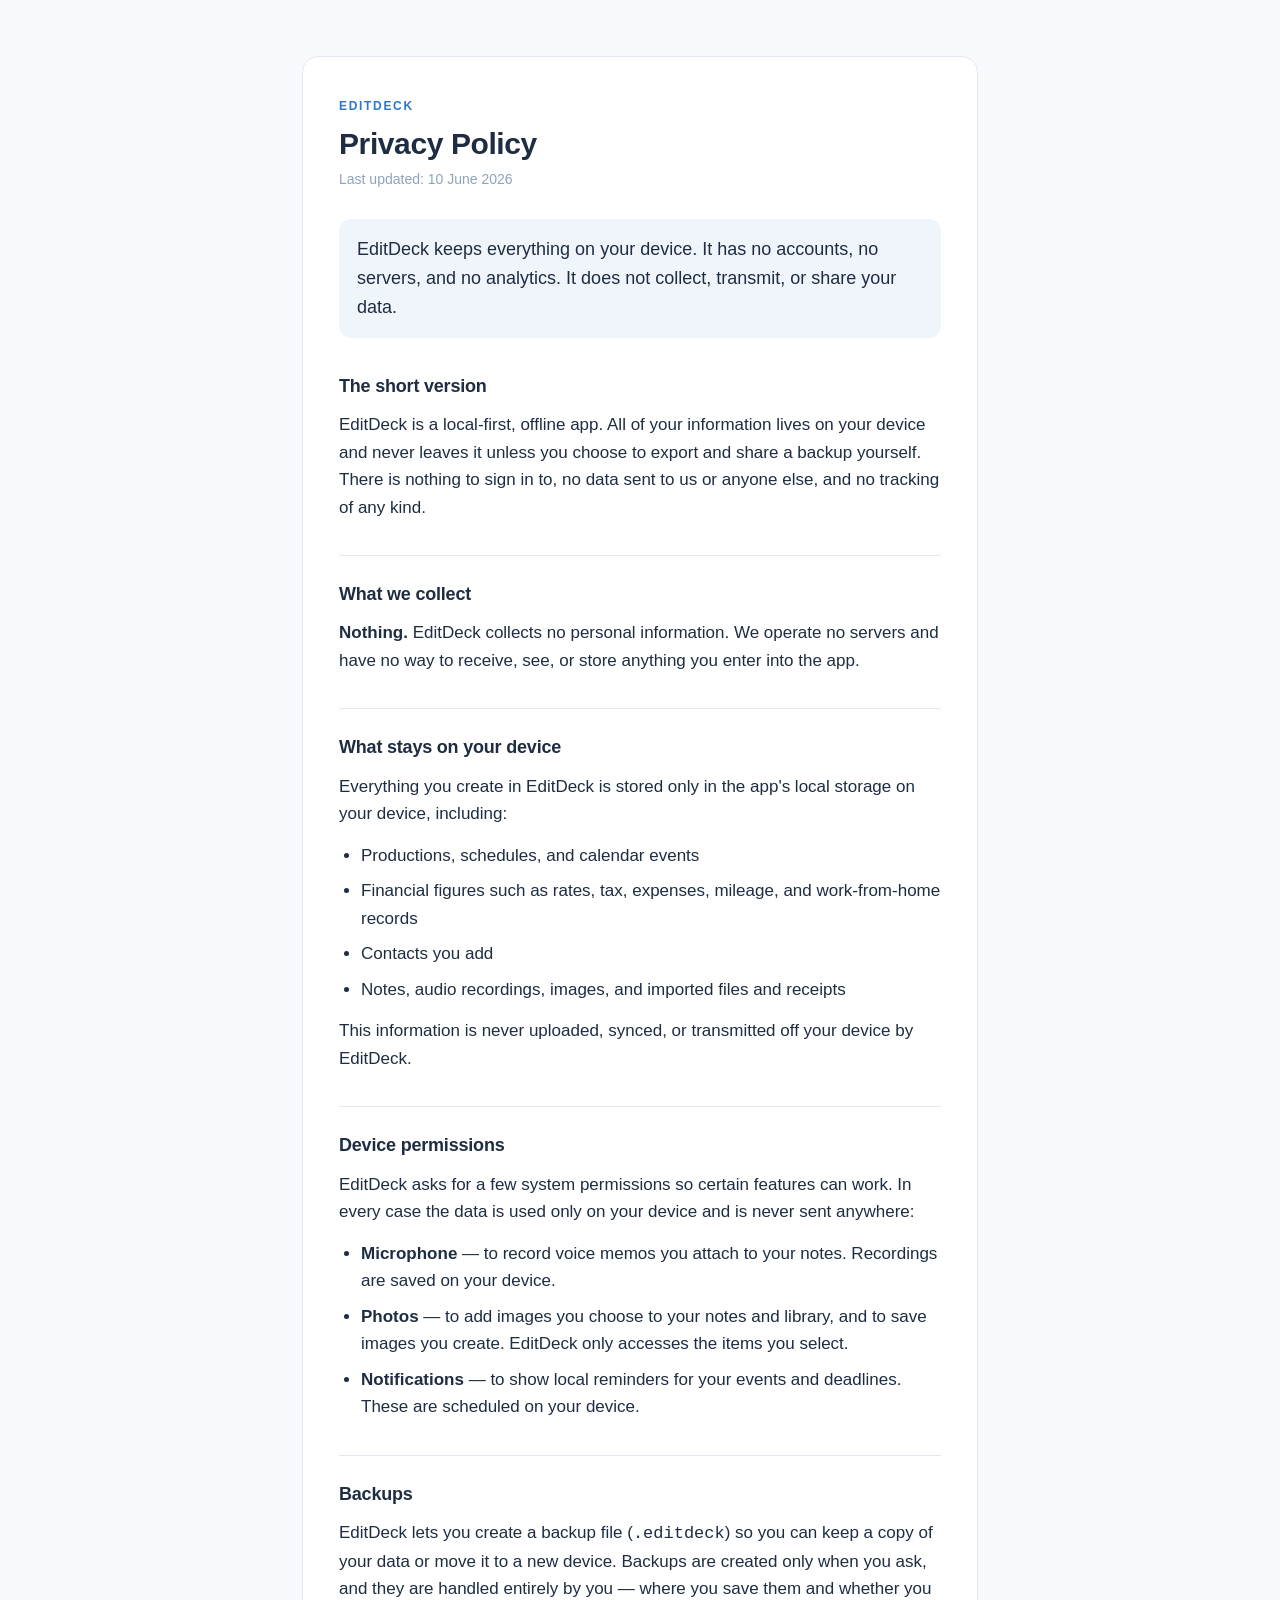
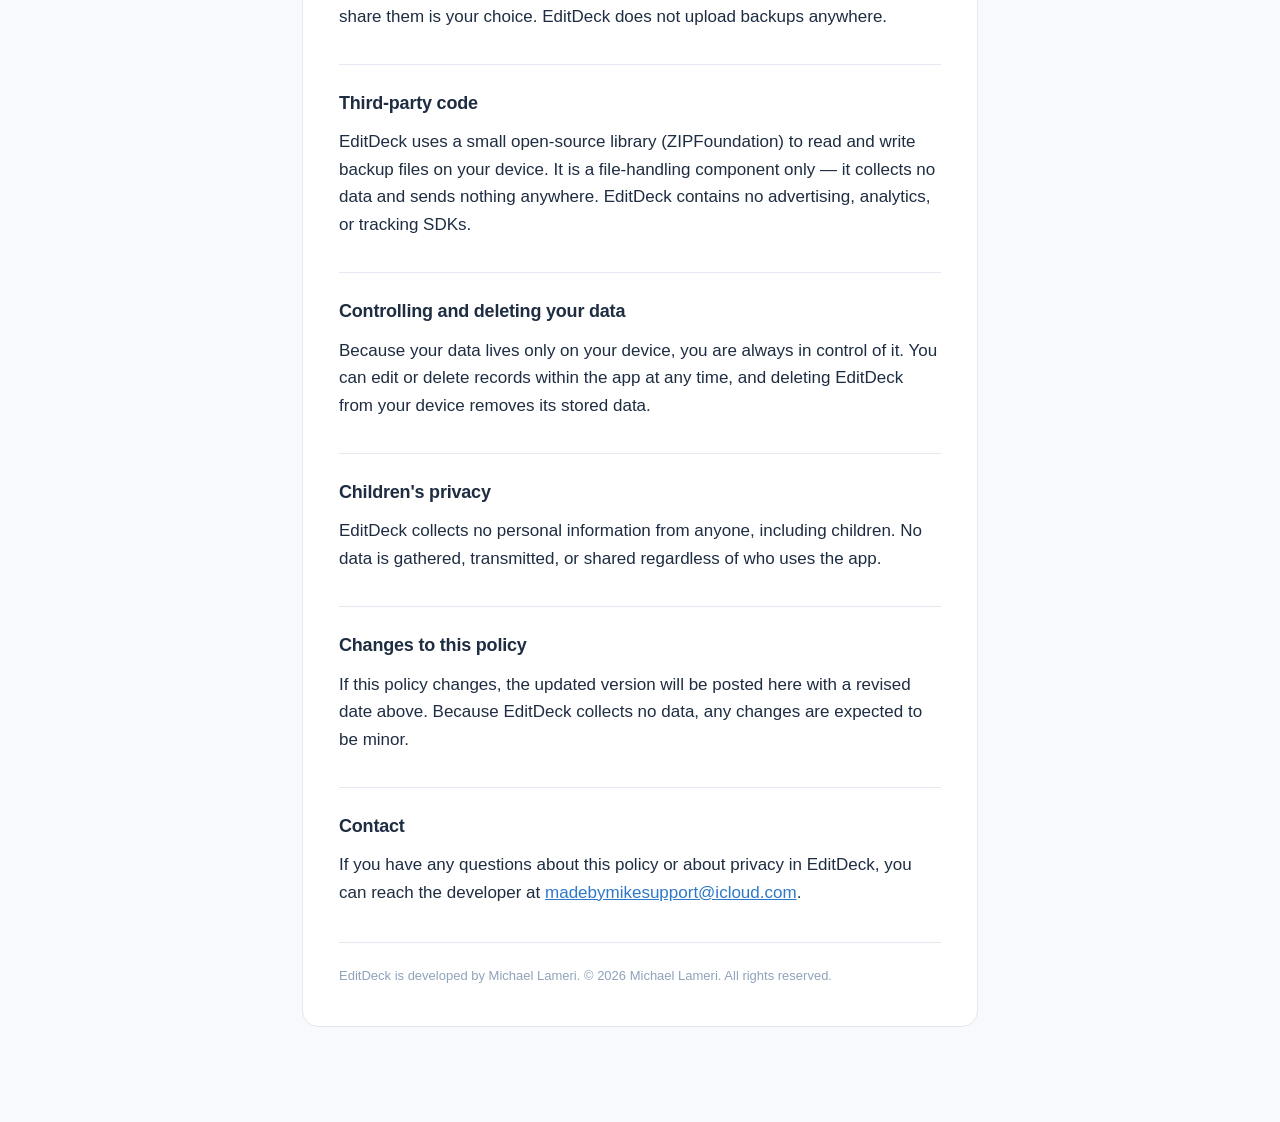
==== privacy-policy.html @ 545ede95 "Add files via upload" ====
<!DOCTYPE html>
<html lang="en">
<head>
<meta charset="UTF-8">
<meta name="viewport" content="width=device-width, initial-scale=1">
<title>EditDeck — Privacy Policy</title>
<style>
  :root {
    --ink:    #1E2D42;
    --muted:  #5B6B82;
    --faint:  #8FA3BB;
    --accent: #2E78C8;
    --rule:   #E4E9F1;
    --bg:     #F7F9FC;
    --card:   #FFFFFF;
  }
  * { box-sizing: border-box; }
  html { -webkit-text-size-adjust: 100%; }
  body {
    margin: 0;
    background: var(--bg);
    color: var(--ink);
    font-family: -apple-system, BlinkMacSystemFont, "SF Pro Text", "Segoe UI", Roboto, Helvetica, Arial, sans-serif;
    line-height: 1.62;
    font-size: 17px;
  }
  .wrap {
    max-width: 720px;
    margin: 0 auto;
    padding: 56px 22px 96px;
  }
  .card {
    background: var(--card);
    border: 1px solid var(--rule);
    border-radius: 16px;
    padding: 40px 36px;
  }
  header { margin-bottom: 8px; }
  .eyebrow {
    font-size: 12px;
    font-weight: 700;
    letter-spacing: 0.14em;
    text-transform: uppercase;
    color: var(--accent);
    margin: 0 0 10px;
  }
  h1 {
    font-size: 30px;
    line-height: 1.18;
    letter-spacing: -0.4px;
    margin: 0 0 6px;
    font-weight: 800;
  }
  .updated { color: var(--faint); font-size: 14px; margin: 0 0 28px; }
  .lede {
    font-size: 18px;
    color: var(--ink);
    background: #F0F5FC;
    border-radius: 12px;
    padding: 16px 18px;
    margin: 0 0 32px;
  }
  h2 {
    font-size: 18px;
    font-weight: 700;
    letter-spacing: -0.2px;
    margin: 34px 0 10px;
    padding-top: 24px;
    border-top: 1px solid var(--rule);
  }
  h2:first-of-type { border-top: none; padding-top: 0; }
  p { margin: 0 0 14px; }
  ul { margin: 0 0 14px; padding-left: 22px; }
  li { margin: 0 0 8px; }
  .muted { color: var(--muted); }
  a { color: var(--accent); }
  a:focus-visible { outline: 2px solid var(--accent); outline-offset: 2px; border-radius: 3px; }
  strong { font-weight: 650; }
  footer {
    margin-top: 36px;
    padding-top: 22px;
    border-top: 1px solid var(--rule);
    color: var(--faint);
    font-size: 13px;
  }
  @media (max-width: 540px) {
    .wrap { padding: 32px 16px 64px; }
    .card { padding: 28px 20px; border-radius: 14px; }
    h1 { font-size: 26px; }
    body { font-size: 16px; }
  }
</style>
</head>
<body>
  <div class="wrap">
    <div class="card">
      <header>
        <p class="eyebrow">EditDeck</p>
        <h1>Privacy Policy</h1>
        <p class="updated">Last updated: 10 June 2026</p>
      </header>

      <p class="lede">EditDeck keeps everything on your device. It has no accounts, no servers,
      and no analytics. It does not collect, transmit, or share your data.</p>

      <h2>The short version</h2>
      <p>EditDeck is a local-first, offline app. All of your information lives on your device and
      never leaves it unless you choose to export and share a backup yourself. There is nothing to
      sign in to, no data sent to us or anyone else, and no tracking of any kind.</p>

      <h2>What we collect</h2>
      <p><strong>Nothing.</strong> EditDeck collects no personal information. We operate no servers
      and have no way to receive, see, or store anything you enter into the app.</p>

      <h2>What stays on your device</h2>
      <p>Everything you create in EditDeck is stored only in the app's local storage on your device,
      including:</p>
      <ul>
        <li>Productions, schedules, and calendar events</li>
        <li>Financial figures such as rates, tax, expenses, mileage, and work-from-home records</li>
        <li>Contacts you add</li>
        <li>Notes, audio recordings, images, and imported files and receipts</li>
      </ul>
      <p>This information is never uploaded, synced, or transmitted off your device by EditDeck.</p>

      <h2>Device permissions</h2>
      <p>EditDeck asks for a few system permissions so certain features can work. In every case the
      data is used only on your device and is never sent anywhere:</p>
      <ul>
        <li><strong>Microphone</strong> — to record voice memos you attach to your notes. Recordings
        are saved on your device.</li>
        <li><strong>Photos</strong> — to add images you choose to your notes and library, and to save
        images you create. EditDeck only accesses the items you select.</li>
        <li><strong>Notifications</strong> — to show local reminders for your events and deadlines.
        These are scheduled on your device.</li>
      </ul>

      <h2>Backups</h2>
      <p>EditDeck lets you create a backup file (<code>.editdeck</code>) so you can keep a copy of
      your data or move it to a new device. Backups are created only when you ask, and they are
      handled entirely by you — where you save them and whether you share them is your choice.
      EditDeck does not upload backups anywhere.</p>

      <h2>Third-party code</h2>
      <p>EditDeck uses a small open-source library (ZIPFoundation) to read and write backup files on
      your device. It is a file-handling component only — it collects no data and sends nothing
      anywhere. EditDeck contains no advertising, analytics, or tracking SDKs.</p>

      <h2>Controlling and deleting your data</h2>
      <p>Because your data lives only on your device, you are always in control of it. You can edit or
      delete records within the app at any time, and deleting EditDeck from your device removes its
      stored data.</p>

      <h2>Children's privacy</h2>
      <p>EditDeck collects no personal information from anyone, including children. No data is
      gathered, transmitted, or shared regardless of who uses the app.</p>

      <h2>Changes to this policy</h2>
      <p>If this policy changes, the updated version will be posted here with a revised date above.
      Because EditDeck collects no data, any changes are expected to be minor.</p>

      <h2>Contact</h2>
      <p>If you have any questions about this policy or about privacy in EditDeck, you can reach the
      developer at <a href="mailto:madebymikesupport@icloud.com">madebymikesupport@icloud.com</a>.</p>

      <footer>
        EditDeck is developed by Michael Lameri. © 2026 Michael Lameri. All rights reserved.
      </footer>
    </div>
  </div>
</body>
</html>
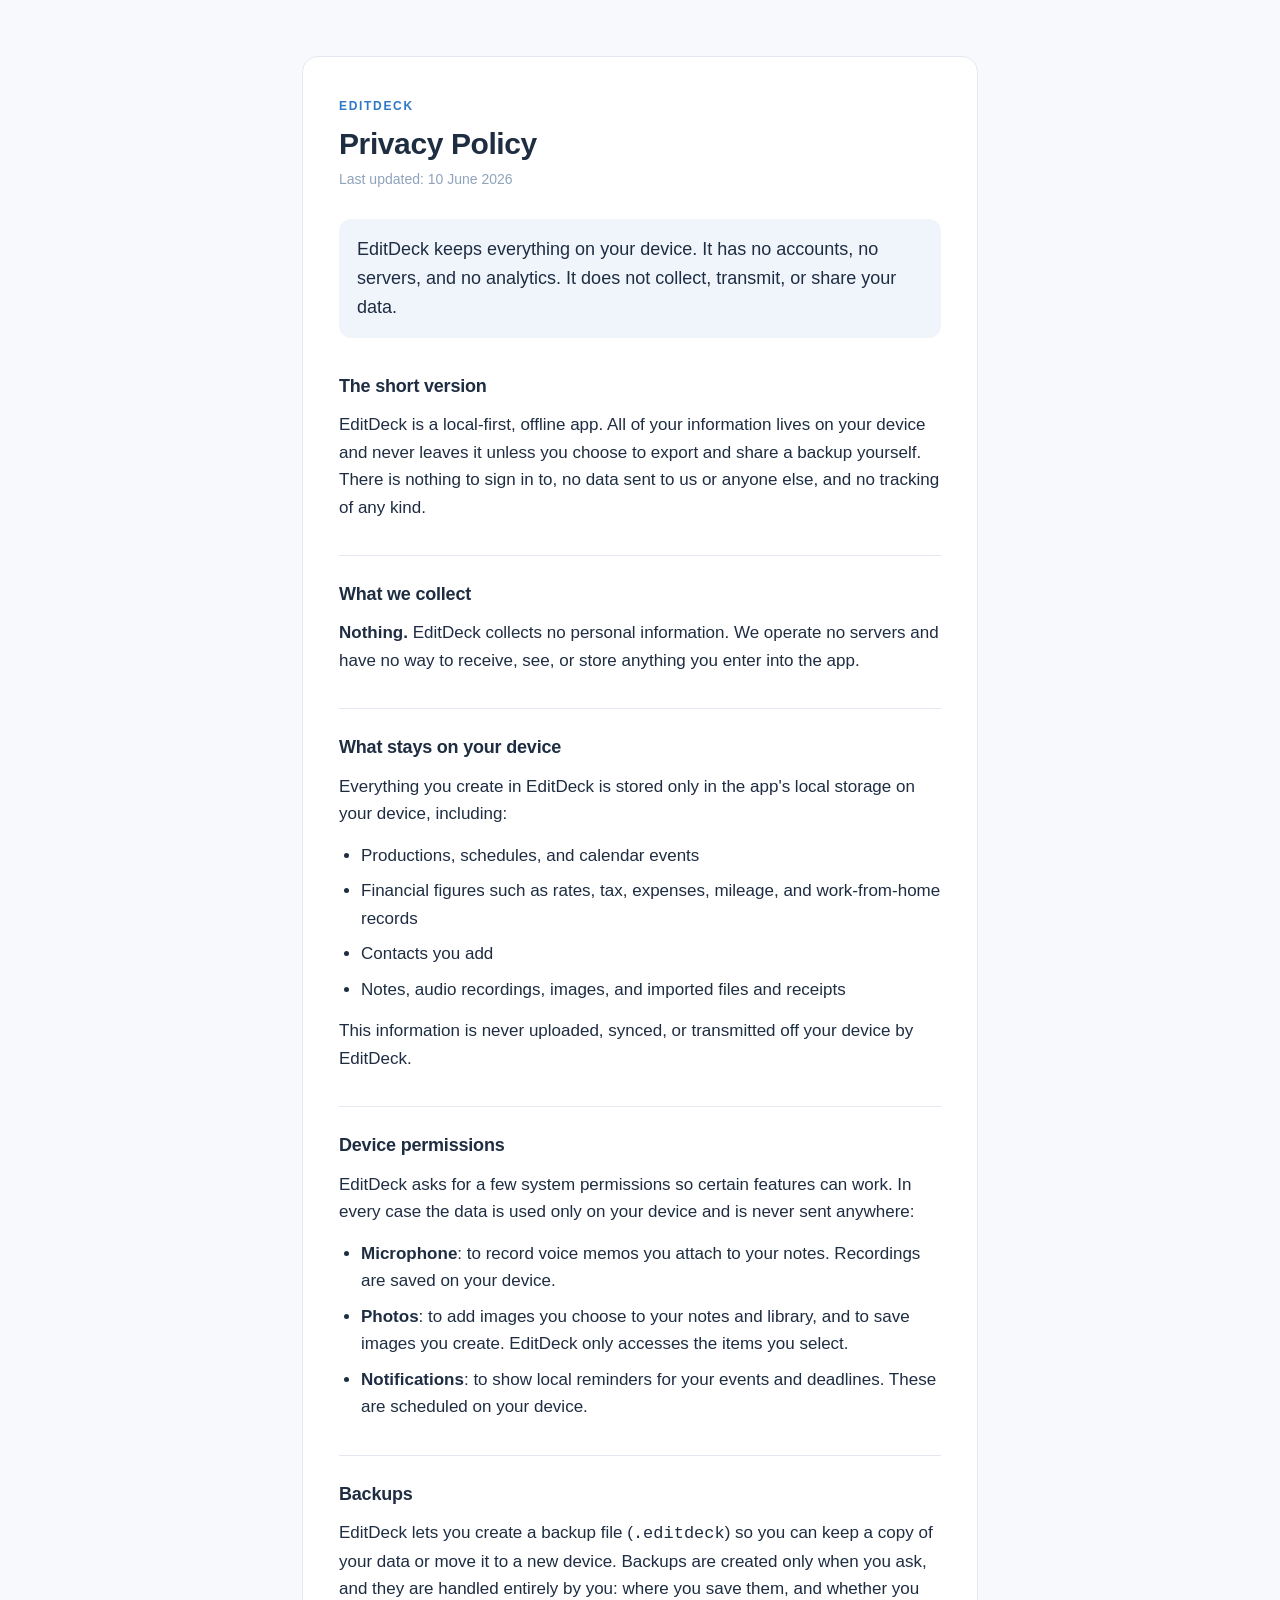
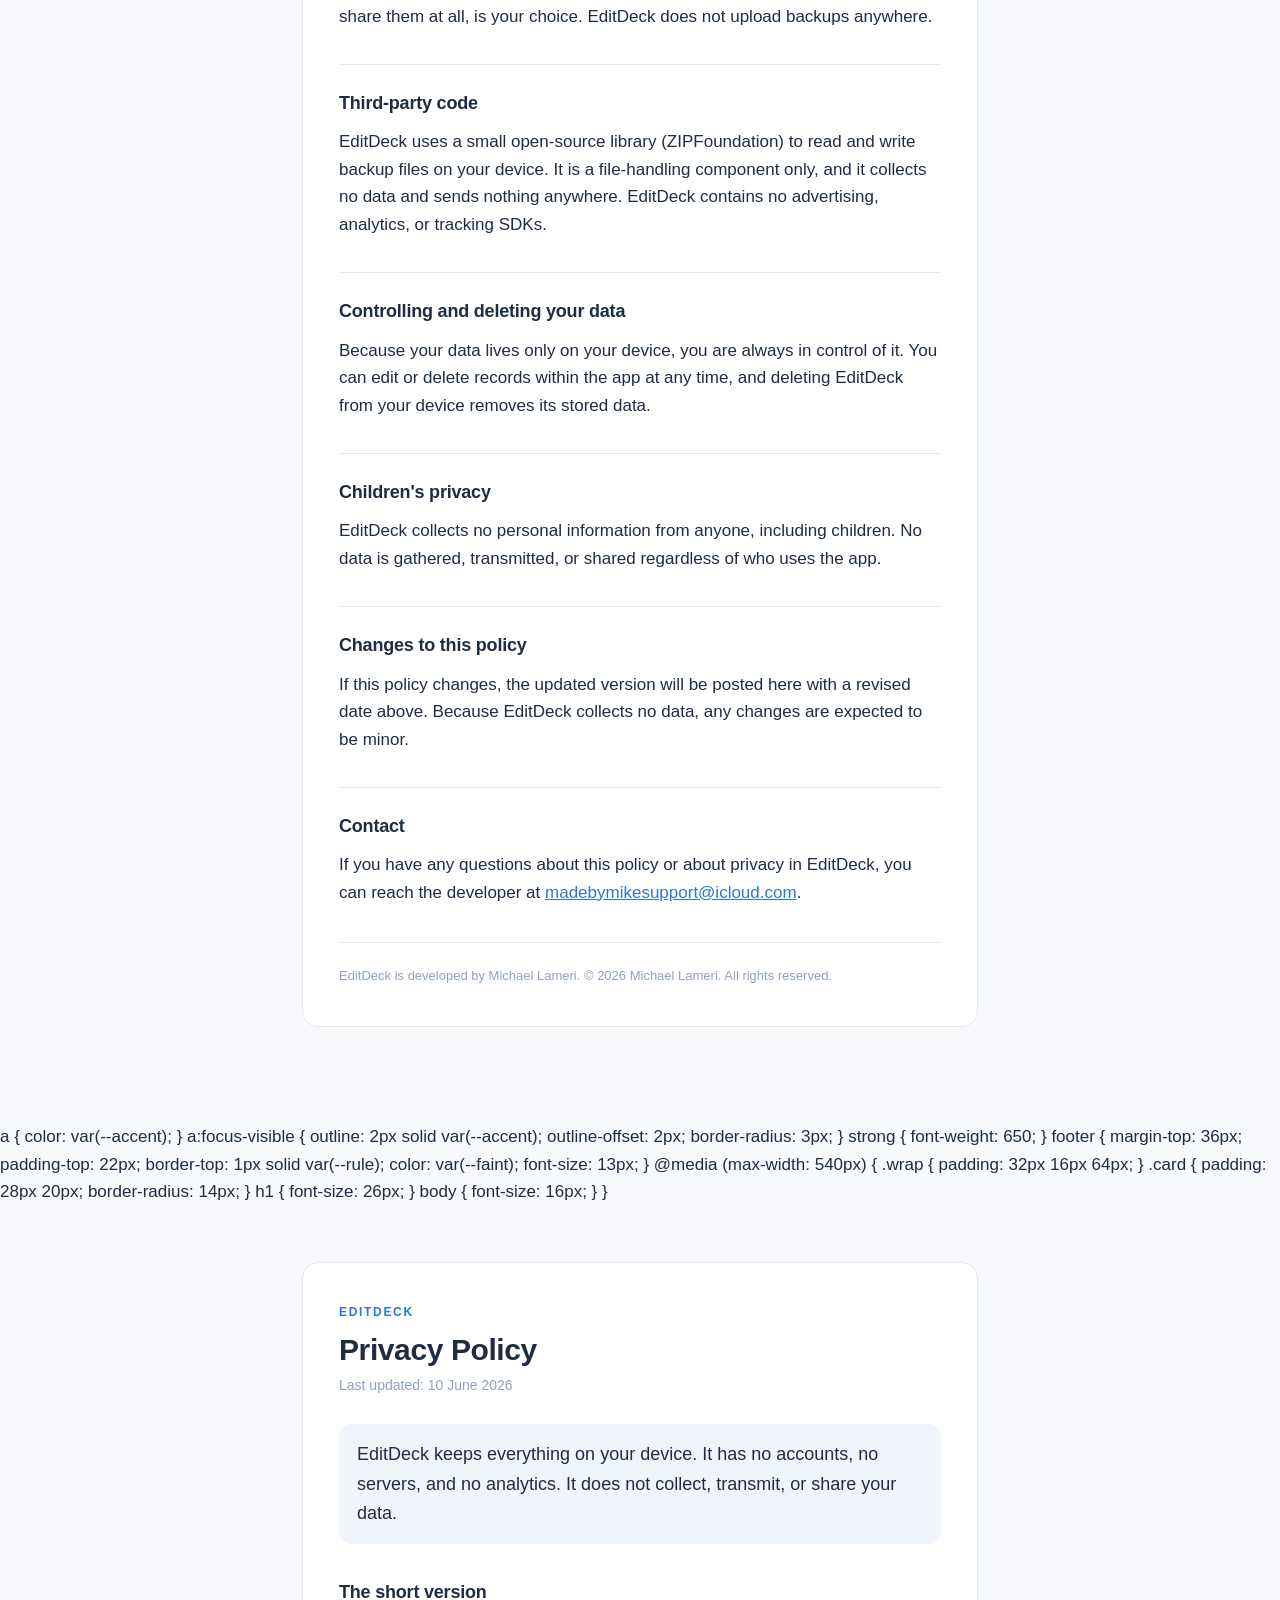
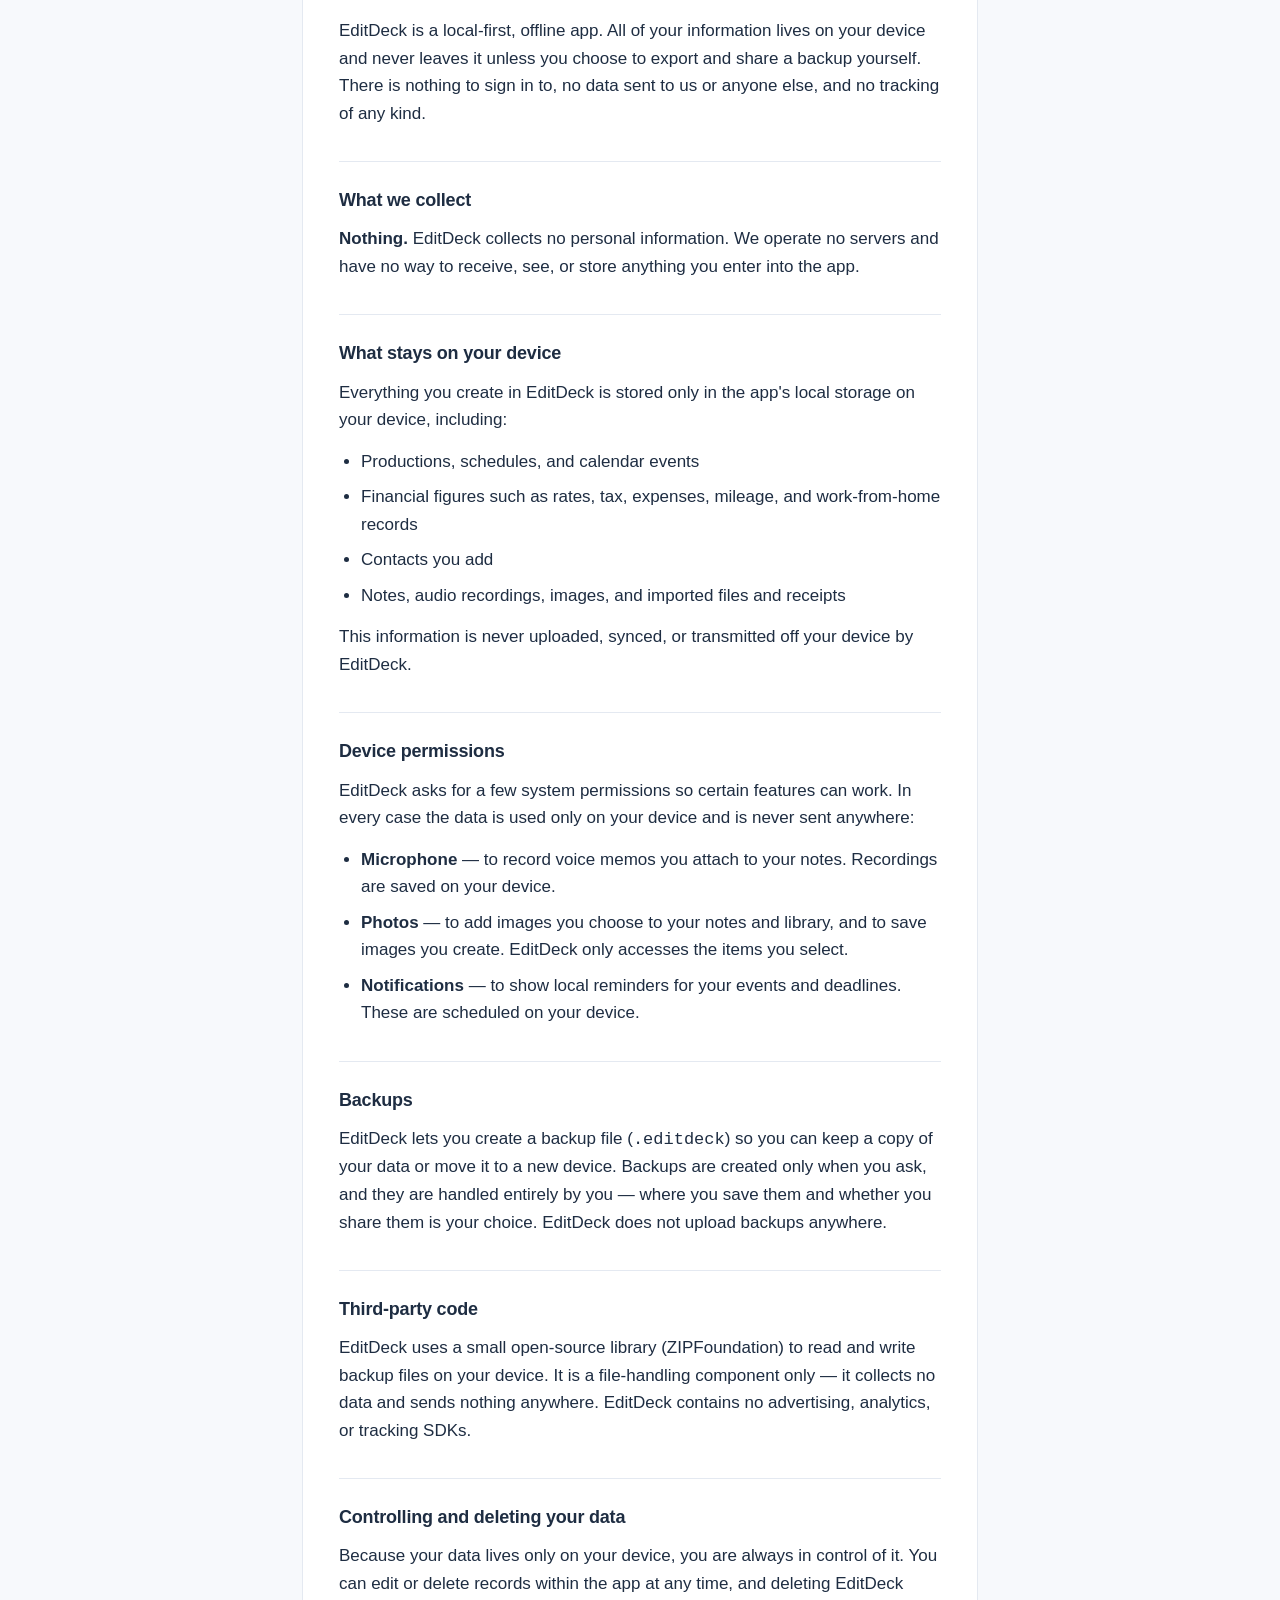
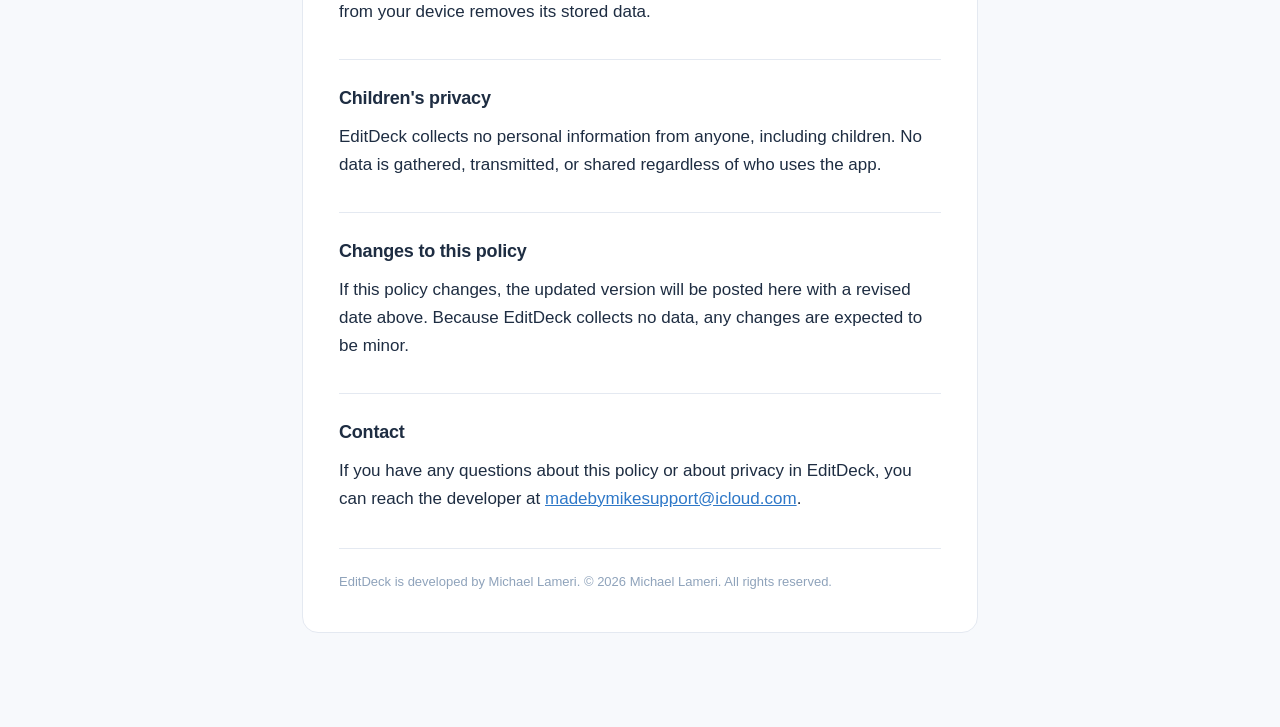
==== commit 10d33bde: "Update privacy-policy.html" ====
--- a/privacy-policy.html
+++ b/privacy-policy.html
@@ -3,7 +3,7 @@
 <head>
 <meta charset="UTF-8">
 <meta name="viewport" content="width=device-width, initial-scale=1">
-<title>EditDeck — Privacy Policy</title>
+<title>EditDeck · Privacy Policy</title>
 <style>
   :root {
     --ink:    #1E2D42;
@@ -127,6 +127,102 @@
       <p>EditDeck asks for a few system permissions so certain features can work. In every case the
       data is used only on your device and is never sent anywhere:</p>
       <ul>
+        <li><strong>Microphone</strong>: to record voice memos you attach to your notes. Recordings
+        are saved on your device.</li>
+        <li><strong>Photos</strong>: to add images you choose to your notes and library, and to save
+        images you create. EditDeck only accesses the items you select.</li>
+        <li><strong>Notifications</strong>: to show local reminders for your events and deadlines.
+        These are scheduled on your device.</li>
+      </ul>
+
+      <h2>Backups</h2>
+      <p>EditDeck lets you create a backup file (<code>.editdeck</code>) so you can keep a copy of
+      your data or move it to a new device. Backups are created only when you ask, and they are
+      handled entirely by you: where you save them, and whether you share them at all, is your choice.
+      EditDeck does not upload backups anywhere.</p>
+
+      <h2>Third-party code</h2>
+      <p>EditDeck uses a small open-source library (ZIPFoundation) to read and write backup files on
+      your device. It is a file-handling component only, and it collects no data and sends nothing
+      anywhere. EditDeck contains no advertising, analytics, or tracking SDKs.</p>
+
+      <h2>Controlling and deleting your data</h2>
+      <p>Because your data lives only on your device, you are always in control of it. You can edit or
+      delete records within the app at any time, and deleting EditDeck from your device removes its
+      stored data.</p>
+
+      <h2>Children's privacy</h2>
+      <p>EditDeck collects no personal information from anyone, including children. No data is
+      gathered, transmitted, or shared regardless of who uses the app.</p>
+
+      <h2>Changes to this policy</h2>
+      <p>If this policy changes, the updated version will be posted here with a revised date above.
+      Because EditDeck collects no data, any changes are expected to be minor.</p>
+
+      <h2>Contact</h2>
+      <p>If you have any questions about this policy or about privacy in EditDeck, you can reach the
+      developer at <a href="mailto:madebymikesupport@icloud.com">madebymikesupport@icloud.com</a>.</p>
+
+      <footer>
+        EditDeck is developed by Michael Lameri. © 2026 Michael Lameri. All rights reserved.
+      </footer>
+    </div>
+  </div>
+</body>
+</html>  a { color: var(--accent); }
+  a:focus-visible { outline: 2px solid var(--accent); outline-offset: 2px; border-radius: 3px; }
+  strong { font-weight: 650; }
+  footer {
+    margin-top: 36px;
+    padding-top: 22px;
+    border-top: 1px solid var(--rule);
+    color: var(--faint);
+    font-size: 13px;
+  }
+  @media (max-width: 540px) {
+    .wrap { padding: 32px 16px 64px; }
+    .card { padding: 28px 20px; border-radius: 14px; }
+    h1 { font-size: 26px; }
+    body { font-size: 16px; }
+  }
+</style>
+</head>
+<body>
+  <div class="wrap">
+    <div class="card">
+      <header>
+        <p class="eyebrow">EditDeck</p>
+        <h1>Privacy Policy</h1>
+        <p class="updated">Last updated: 10 June 2026</p>
+      </header>
+
+      <p class="lede">EditDeck keeps everything on your device. It has no accounts, no servers,
+      and no analytics. It does not collect, transmit, or share your data.</p>
+
+      <h2>The short version</h2>
+      <p>EditDeck is a local-first, offline app. All of your information lives on your device and
+      never leaves it unless you choose to export and share a backup yourself. There is nothing to
+      sign in to, no data sent to us or anyone else, and no tracking of any kind.</p>
+
+      <h2>What we collect</h2>
+      <p><strong>Nothing.</strong> EditDeck collects no personal information. We operate no servers
+      and have no way to receive, see, or store anything you enter into the app.</p>
+
+      <h2>What stays on your device</h2>
+      <p>Everything you create in EditDeck is stored only in the app's local storage on your device,
+      including:</p>
+      <ul>
+        <li>Productions, schedules, and calendar events</li>
+        <li>Financial figures such as rates, tax, expenses, mileage, and work-from-home records</li>
+        <li>Contacts you add</li>
+        <li>Notes, audio recordings, images, and imported files and receipts</li>
+      </ul>
+      <p>This information is never uploaded, synced, or transmitted off your device by EditDeck.</p>
+
+      <h2>Device permissions</h2>
+      <p>EditDeck asks for a few system permissions so certain features can work. In every case the
+      data is used only on your device and is never sent anywhere:</p>
+      <ul>
         <li><strong>Microphone</strong> — to record voice memos you attach to your notes. Recordings
         are saved on your device.</li>
         <li><strong>Photos</strong> — to add images you choose to your notes and library, and to save
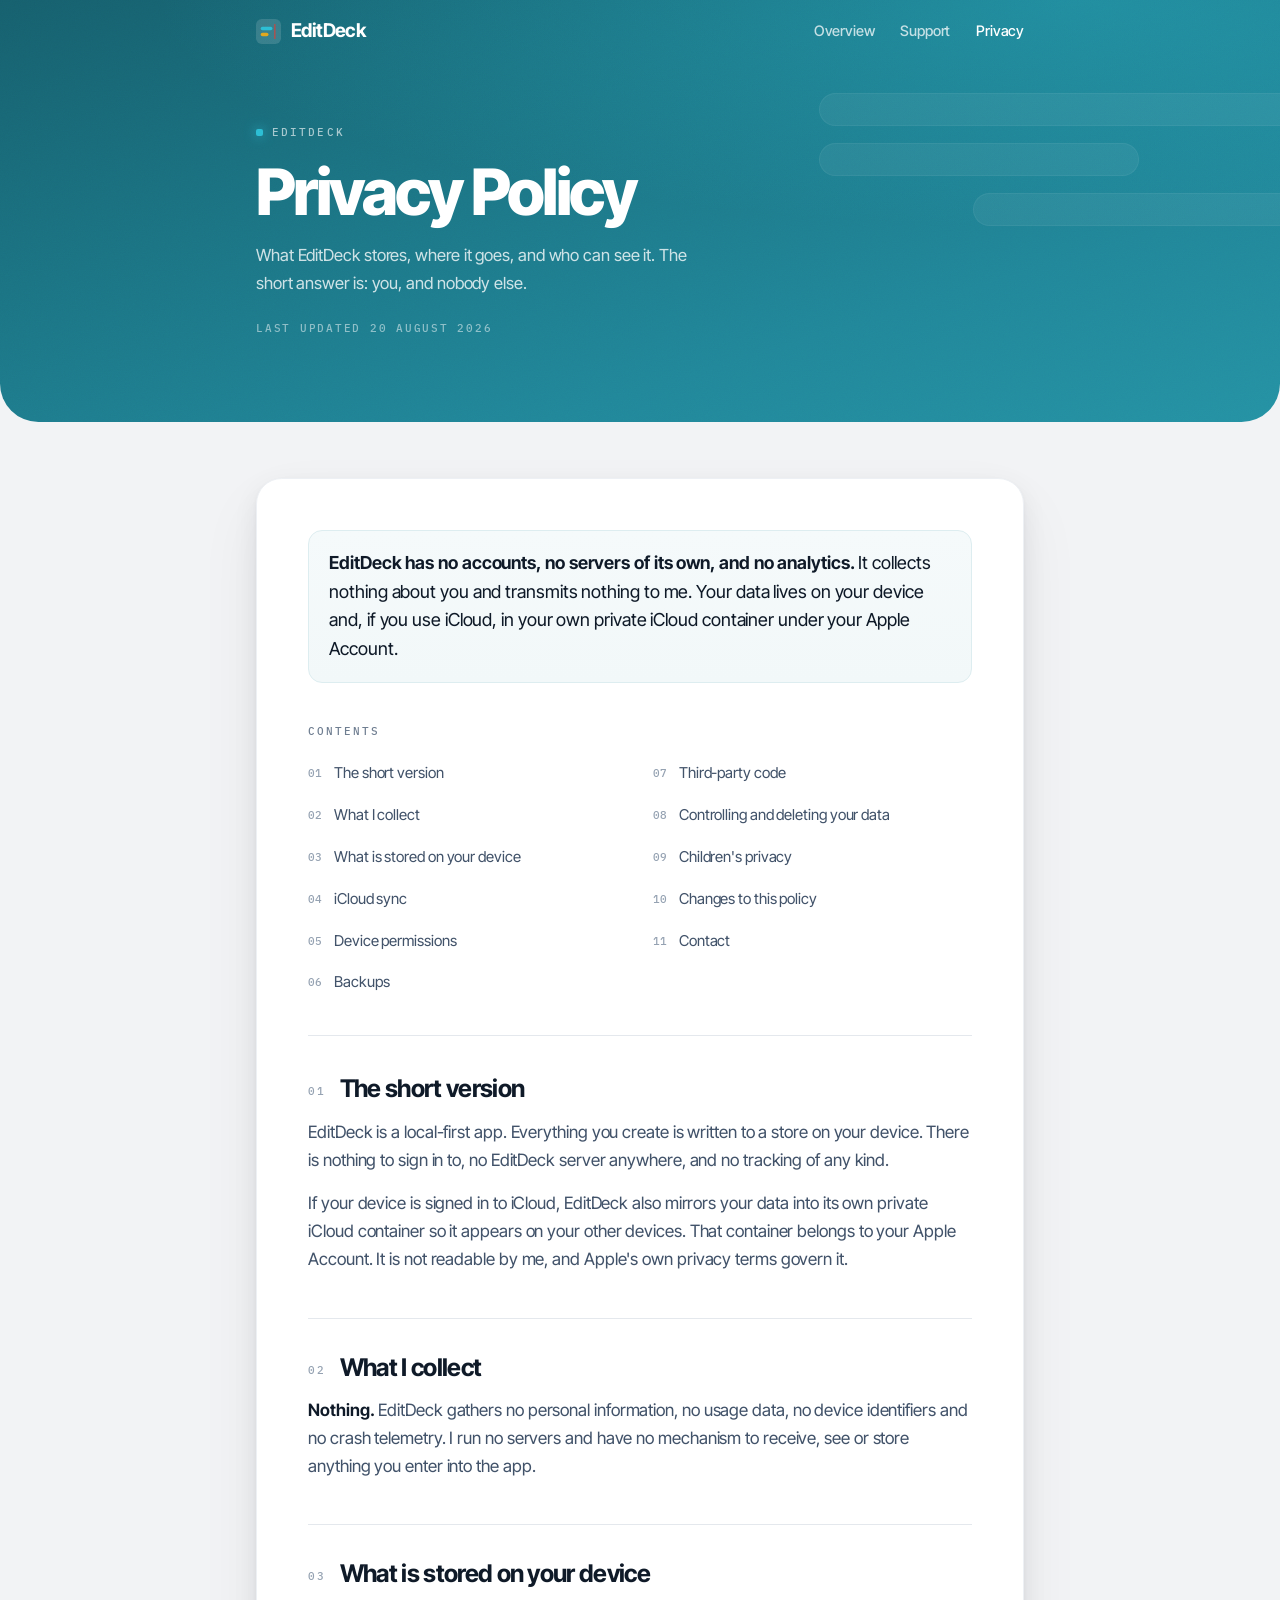
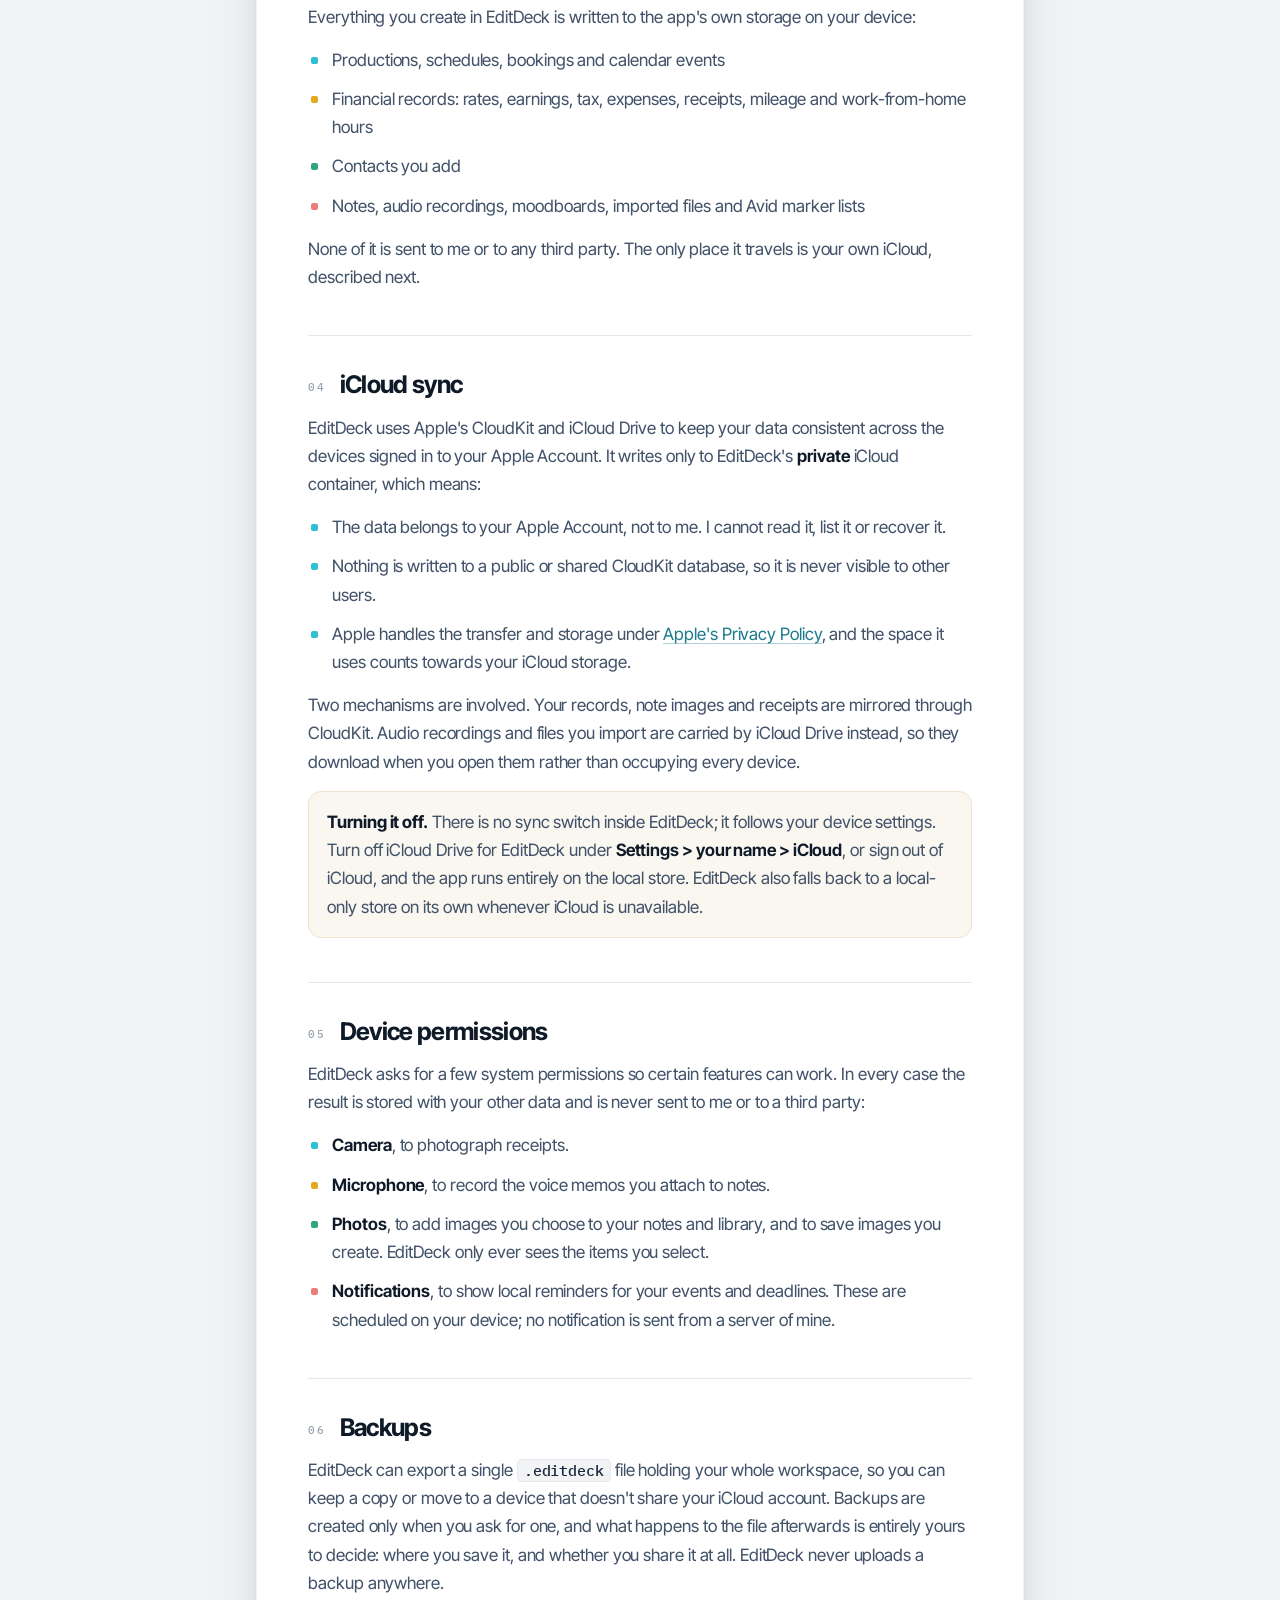
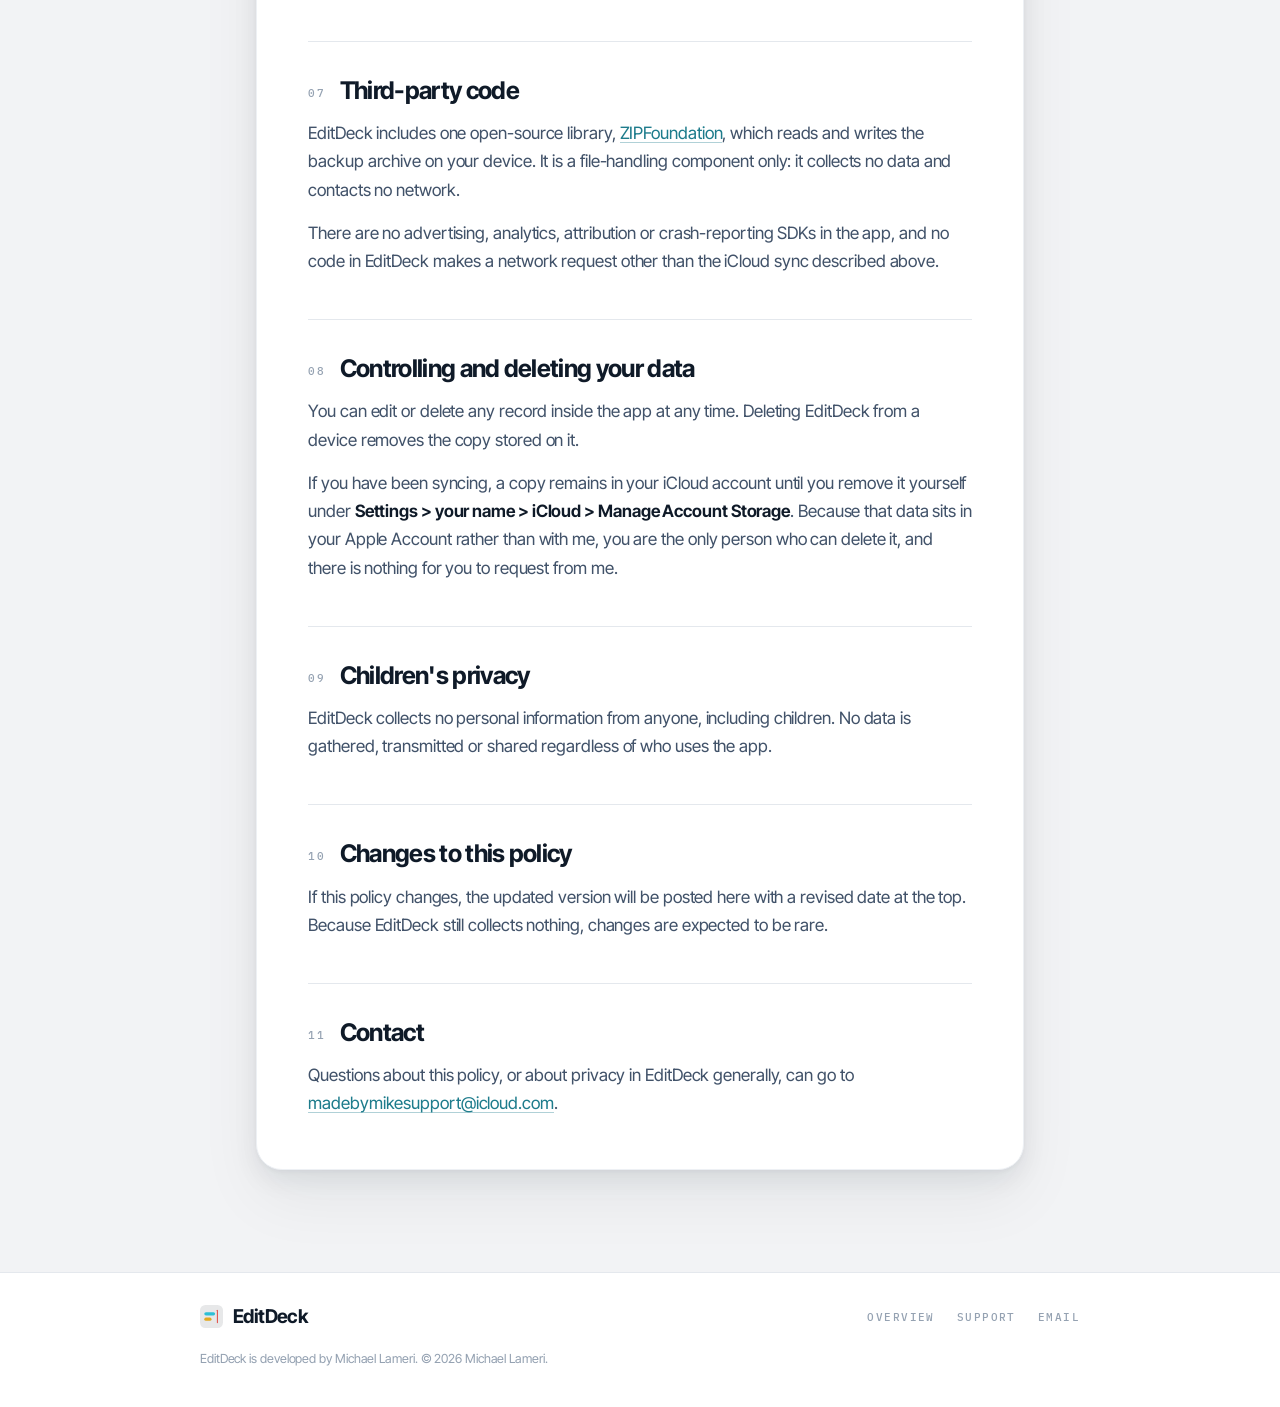
==== commit 9485d942: "Add files via upload" ====
--- a/privacy-policy.html
+++ b/privacy-policy.html
@@ -1,268 +1,384 @@
 <!DOCTYPE html>
-<html lang="en">
+<html lang="en-AU">
 <head>
 <meta charset="UTF-8">
 <meta name="viewport" content="width=device-width, initial-scale=1">
 <title>EditDeck · Privacy Policy</title>
+<meta name="description" content="EditDeck's privacy policy. No accounts, no EditDeck servers, no analytics. Your data lives on your device and, if you use iCloud, in your own private iCloud container.">
+<meta name="theme-color" content="#1E7C8C">
+<meta name="color-scheme" content="light">
+<link rel="icon" href="data:image/svg+xml,%3Csvg xmlns='http://www.w3.org/2000/svg' viewBox='0 0 64 64'%3E%3Crect width='64' height='64' rx='15' fill='%231E7C8C'/%3E%3Crect x='12' y='20' width='30' height='9' rx='4.5' fill='%232DBFD5'/%3E%3Crect x='12' y='35' width='20' height='9' rx='4.5' fill='%23E9C57C'/%3E%3Crect x='47' y='13' width='2.6' height='38' rx='1.3' fill='%23E23B32'/%3E%3C/svg%3E">
+<link rel="preconnect" href="https://fonts.googleapis.com">
+<link rel="preconnect" href="https://fonts.gstatic.com" crossorigin>
+<link href="https://fonts.googleapis.com/css2?family=Inter+Tight:wght@400..800&family=IBM+Plex+Mono:wght@400;500;600&display=swap" rel="stylesheet">
 <style>
-  :root {
-    --ink:    #1E2D42;
-    --muted:  #5B6B82;
-    --faint:  #8FA3BB;
-    --accent: #2E78C8;
-    --rule:   #E4E9F1;
-    --bg:     #F7F9FC;
-    --card:   #FFFFFF;
-  }
-  * { box-sizing: border-box; }
-  html { -webkit-text-size-adjust: 100%; }
-  body {
-    margin: 0;
-    background: var(--bg);
-    color: var(--ink);
-    font-family: -apple-system, BlinkMacSystemFont, "SF Pro Text", "Segoe UI", Roboto, Helvetica, Arial, sans-serif;
-    line-height: 1.62;
-    font-size: 17px;
-  }
-  .wrap {
-    max-width: 720px;
-    margin: 0 auto;
-    padding: 56px 22px 96px;
-  }
-  .card {
-    background: var(--card);
-    border: 1px solid var(--rule);
-    border-radius: 16px;
-    padding: 40px 36px;
-  }
-  header { margin-bottom: 8px; }
-  .eyebrow {
-    font-size: 12px;
-    font-weight: 700;
-    letter-spacing: 0.14em;
-    text-transform: uppercase;
-    color: var(--accent);
-    margin: 0 0 10px;
-  }
-  h1 {
-    font-size: 30px;
-    line-height: 1.18;
-    letter-spacing: -0.4px;
-    margin: 0 0 6px;
-    font-weight: 800;
-  }
-  .updated { color: var(--faint); font-size: 14px; margin: 0 0 28px; }
-  .lede {
-    font-size: 18px;
-    color: var(--ink);
-    background: #F0F5FC;
-    border-radius: 12px;
-    padding: 16px 18px;
-    margin: 0 0 32px;
-  }
-  h2 {
-    font-size: 18px;
-    font-weight: 700;
-    letter-spacing: -0.2px;
-    margin: 34px 0 10px;
-    padding-top: 24px;
-    border-top: 1px solid var(--rule);
-  }
-  h2:first-of-type { border-top: none; padding-top: 0; }
-  p { margin: 0 0 14px; }
-  ul { margin: 0 0 14px; padding-left: 22px; }
-  li { margin: 0 0 8px; }
-  .muted { color: var(--muted); }
-  a { color: var(--accent); }
-  a:focus-visible { outline: 2px solid var(--accent); outline-offset: 2px; border-radius: 3px; }
-  strong { font-weight: 650; }
-  footer {
-    margin-top: 36px;
-    padding-top: 22px;
-    border-top: 1px solid var(--rule);
-    color: var(--faint);
-    font-size: 13px;
-  }
-  @media (max-width: 540px) {
-    .wrap { padding: 32px 16px 64px; }
-    .card { padding: 28px 20px; border-radius: 14px; }
-    h1 { font-size: 26px; }
-    body { font-size: 16px; }
-  }
+:root{
+  --ink:#0F1A28; --ink2:#19293D; --slate:#42536A; --mute:#6F7E91; --faint:#95A2B2;
+  --page:#F2F3F5; --paper:#FFFFFF; --line:#E4E8ED; --line2:#EDF0F4; --warm:#FAF7F1;
+  --teal:#2DBFD5; --teal-ink:#1E7C8C; --teal-deep:#175F6D;
+  --gold:#C88A05; --gold-b:#E3A81E; --gold-l:#E9C57C; --green:#30A67C; --coral:#EC7C78; --red:#E23B32;
+  --sh-sm:0 1px 2px rgba(15,26,40,.04), 0 4px 12px rgba(15,26,40,.05);
+  --sh-md:0 2px 4px rgba(15,26,40,.04), 0 10px 26px rgba(15,26,40,.07), 0 28px 64px rgba(15,26,40,.06);
+  --ease:cubic-bezier(.16,1,.3,1); --spring:cubic-bezier(.34,1.4,.44,1);
+  --sans:"Inter Tight", -apple-system, BlinkMacSystemFont, "SF Pro Text", "Segoe UI", Roboto, sans-serif;
+  --mono:"IBM Plex Mono", ui-monospace, "SF Mono", Menlo, monospace;
+  --gut:clamp(20px,4.4vw,56px); --maxw:880px; --nav-h:62px;
+}
+*,*::before,*::after{box-sizing:border-box;}
+html{-webkit-text-size-adjust:100%; scroll-behavior:smooth;}
+body{margin:0; background:var(--page); color:var(--ink); font-family:var(--sans);
+  font-size:17px; line-height:1.66; font-weight:420; letter-spacing:-.005em;
+  -webkit-font-smoothing:antialiased; -moz-osx-font-smoothing:grayscale; overflow-x:hidden;}
+a{color:inherit;}
+::selection{background:rgba(45,191,213,.28);}
+:focus-visible{outline:2px solid var(--teal); outline-offset:3px; border-radius:4px;}
+.wrap{max-width:var(--maxw); margin:0 auto; padding-inline:var(--gut);}
+.mono{font-family:var(--mono); font-variant-numeric:tabular-nums;}
+
+body{overflow-wrap:break-word;}
+a[href^="mailto:"], code{overflow-wrap:anywhere;}
+/* ── nav ── */
+.nav{position:fixed; inset:0 0 auto 0; z-index:90; height:var(--nav-h); display:flex; align-items:center;
+  transition:background .45s var(--ease), box-shadow .45s var(--ease);}
+.nav .row{display:flex; align-items:center; gap:20px; width:100%;}
+.mark{display:flex; align-items:center; gap:10px; font-weight:700; font-size:19px;
+  letter-spacing:-.032em; color:#fff; text-decoration:none; transition:color .4s var(--ease);}
+.nav .links{margin-left:auto; display:flex; align-items:center; gap:clamp(14px,2.4vw,26px);}
+.nav .links a{position:relative; font-size:14.5px; font-weight:500; letter-spacing:-.012em;
+  color:rgba(255,255,255,.74); text-decoration:none; transition:color .3s var(--ease);}
+.nav .links a::after{content:""; position:absolute; left:0; right:0; bottom:-5px; height:1.5px;
+  background:currentColor; transform:scaleX(0); transform-origin:right; transition:transform .5s var(--ease); border-radius:1px;}
+.nav .links a:hover{color:#fff;}
+.nav .links a:hover::after{transform:scaleX(1); transform-origin:left;}
+.nav .links a[aria-current]{color:#fff;}
+.nav.solid{background:rgba(255,255,255,.85); backdrop-filter:saturate(180%) blur(18px);
+  -webkit-backdrop-filter:saturate(180%) blur(18px); box-shadow:0 1px 0 var(--line), 0 6px 24px rgba(15,26,40,.05);}
+.nav.solid .mark{color:var(--ink);}
+.nav.solid .links a{color:var(--slate);}
+.nav.solid .links a:hover, .nav.solid .links a[aria-current]{color:var(--ink);}
+
+@media(max-width:560px){
+  .nav .links{gap:15px;}
+  .nav .links a{font-size:13.5px;}
+  .mark{font-size:17.5px;}
+  .mark svg{width:22px; height:22px;}
+}
+/* ── teal deck header ── */
+.deck{position:relative; isolation:isolate; color:#fff; overflow:hidden;
+  padding:calc(var(--nav-h) + clamp(30px,5vw,54px)) 0 clamp(46px,6.6vw,84px);
+  border-end-start-radius:clamp(26px,3vw,44px); border-end-end-radius:clamp(26px,3vw,44px);
+  background:radial-gradient(120% 90% at 84% 0%, rgba(45,191,213,.32) 0%, rgba(45,191,213,0) 60%),
+             linear-gradient(163deg,#16606E 0%,#1B7484 36%,#21879A 72%,#2592A4 100%);}
+.deck::after{content:""; position:absolute; inset:0; z-index:2; pointer-events:none; opacity:.05;
+  mix-blend-mode:overlay; border-radius:inherit;
+  background-image:url("data:image/svg+xml,%3Csvg xmlns='http://www.w3.org/2000/svg' width='140' height='140'%3E%3Cfilter id='n'%3E%3CfeTurbulence type='fractalNoise' baseFrequency='.82' numOctaves='3'/%3E%3C/filter%3E%3Crect width='140' height='140' filter='url(%23n)'/%3E%3C/svg%3E");}
+.deck .strata{position:absolute; inset:0; z-index:0; overflow:hidden; border-radius:inherit; pointer-events:none; display:none;}
+.deck .strata i{position:absolute; height:clamp(24px,2.6vw,34px); border-radius:999px;
+  background:rgba(255,255,255,.055); border:1px solid rgba(255,255,255,.05);}
+@media(min-width:820px){ .deck .strata{display:block;} }
+.deck .wrap{position:relative; z-index:3;}
+.eyebrow{display:inline-flex; align-items:center; gap:9px; font-family:var(--mono); font-size:11px;
+  font-weight:500; letter-spacing:.19em; text-transform:uppercase; color:rgba(255,255,255,.62); margin:0;}
+.eyebrow::before{content:""; width:7px; height:7px; border-radius:2px; background:var(--teal);
+  box-shadow:0 0 12px rgba(45,191,213,.9); flex:none;}
+.deck h1{margin:16px 0 0; font-size:clamp(38px,6vw,64px); line-height:1.0; font-weight:800; letter-spacing:-.04em;}
+.deck .sub{margin:18px 0 0; font-size:clamp(16.5px,1.3vw,18.5px); color:rgba(255,255,255,.78); max-width:44ch;}
+.deck .stamp{margin:22px 0 0; font-family:var(--mono); font-size:11px; letter-spacing:.16em;
+  text-transform:uppercase; color:rgba(255,255,255,.5);}
+
+/* ── content card ── */
+main{padding:clamp(30px,4.4vw,56px) 0 clamp(56px,8vw,104px);}
+.card{background:var(--paper); border:1px solid var(--line2); border-radius:clamp(18px,2vw,26px);
+  box-shadow:var(--sh-md); padding:clamp(24px,4vw,54px);}
+.lede{margin:0 0 clamp(26px,3.4vw,40px); font-size:clamp(17px,1.4vw,19px); line-height:1.6;
+  color:var(--ink); background:linear-gradient(180deg,#F5FAFB,#F2F8F9);
+  border:1px solid #DDEDF0; border-radius:14px; padding:18px 20px;}
+.lede b{font-weight:650;}
+
+section.s{margin-top:clamp(30px,3.6vw,44px); padding-top:clamp(24px,3vw,34px); border-top:1px solid var(--line);}
+section.s:first-of-type{margin-top:0; padding-top:0; border-top:0;}
+section.s>h2{display:grid; grid-template-columns:auto 1fr; align-items:baseline; gap:14px;
+  margin:0 0 14px; font-size:clamp(20px,1.9vw,25px); font-weight:700; letter-spacing:-.028em; line-height:1.2;}
+section.s>h2 .n{font-family:var(--mono); font-size:11px; font-weight:500; letter-spacing:.16em;
+  color:var(--faint); transform:translateY(-2px);}
+p{margin:0 0 15px; color:var(--slate);}
+p:last-child{margin-bottom:0;}
+strong{color:var(--ink); font-weight:650;}
+ul{margin:0 0 15px; padding:0; list-style:none;}
+ul li{position:relative; padding:0 0 11px 24px; color:var(--slate);}
+ul li::before{content:""; position:absolute; left:3px; top:11px; width:7px; height:7px;
+  border-radius:2px; background:var(--c,var(--teal));}
+ul li:last-child{padding-bottom:0;}
+code{font-family:var(--mono); font-size:.88em; background:var(--page); border:1px solid var(--line);
+  padding:1px 6px; border-radius:5px; color:var(--ink2);}
+a.in{color:var(--teal-ink); text-decoration:none; box-shadow:inset 0 -1px 0 rgba(30,124,140,.35);
+  transition:box-shadow .3s var(--ease), color .3s;}
+a.in:hover{color:var(--ink); box-shadow:inset 0 -2px 0 var(--teal);}
+
+/* callout */
+.note{margin:0 0 15px; padding:16px 18px; border-radius:13px; background:var(--warm);
+  border:1px solid #EFE4CD; color:var(--slate);}
+.note b{color:var(--ink);}
+
+/* contents */
+.toc{margin:0 0 clamp(26px,3.4vw,38px); padding:0 0 clamp(24px,3vw,32px); border-bottom:1px solid var(--line);}
+.toc p{font-family:var(--mono); font-size:10.5px; letter-spacing:.19em; text-transform:uppercase;
+  color:var(--mute); margin:0 0 14px;}
+.toc ol{margin:0; padding:0; list-style:none; display:grid; gap:2px 26px;
+  grid-template-columns:repeat(2,minmax(0,1fr)); grid-template-rows:repeat(6,auto); grid-auto-flow:column;}
+.toc a{display:flex; gap:12px; padding:7px 0; text-decoration:none; color:var(--slate); font-size:15px;
+  border-bottom:1px solid transparent; transition:color .3s var(--ease);}
+.toc a span{font-family:var(--mono); font-size:11px; color:var(--faint); padding-top:3px;}
+.toc a:hover{color:var(--ink);}
+@media(max-width:620px){ .toc ol{grid-template-columns:1fr; grid-template-rows:none; grid-auto-flow:row;} }
+
+/* FAQ */
+.faq h3{margin:24px 0 6px; font-size:17.5px; font-weight:650; letter-spacing:-.02em; color:var(--ink);}
+.faq h3:first-child{margin-top:0;}
+.faq p{margin:0 0 4px;}
+
+/* buttons */
+.btn{display:inline-flex; align-items:center; gap:10px; background:var(--ink); color:#fff;
+  text-decoration:none; font-weight:600; font-size:16px; letter-spacing:-.015em;
+  padding:12px 20px; border-radius:12px; box-shadow:var(--sh-sm);
+  transition:transform .45s var(--spring), box-shadow .45s var(--ease);}
+.btn:hover{transform:translateY(-2px); box-shadow:0 10px 26px rgba(15,26,40,.18);}
+
+/* footer */
+footer{border-top:1px solid var(--line); background:var(--paper);}
+footer .row{display:flex; flex-wrap:wrap; gap:16px 28px; align-items:center; padding:28px 0 38px;}
+footer .mark{color:var(--ink); font-family:var(--sans);}
+footer .lks{display:flex; gap:22px; margin-left:auto;}
+footer .lks a{font-family:var(--mono); font-size:11px; letter-spacing:.13em; text-transform:uppercase;
+  color:var(--faint); text-decoration:none; transition:color .3s;}
+footer .lks a:hover{color:var(--ink);}
+footer .fine{flex-basis:100%; color:var(--faint); font-size:12.5px;}
+
+/* reveal */
+.up{opacity:0; transform:translateY(16px); transition:opacity .8s var(--ease), transform .8s var(--ease);}
+.up.in{opacity:1; transform:none;}
+.u1{transition-delay:.08s;} .u2{transition-delay:.15s;}
+@media(prefers-reduced-motion:reduce){
+  html{scroll-behavior:auto;}
+  *,*::before,*::after{transition-duration:.001ms!important; animation-duration:.001ms!important;}
+  .up{opacity:1!important; transform:none!important;}
+}
+section.s{scroll-margin-top:calc(var(--nav-h) + 18px);}
 </style>
 </head>
 <body>
+<noscript><style>.up{opacity:1!important;transform:none!important;}</style></noscript>
+
+<nav class="nav" id="nav">
+  <div class="wrap row">
+    <a class="mark" href="index.html">
+      <svg width="25" height="25" viewBox="0 0 64 64" aria-hidden="true">
+        <rect width="64" height="64" rx="15" fill="currentColor" opacity=".14"/>
+        <rect x="12" y="20" width="30" height="9" rx="4.5" fill="#2DBFD5"/>
+        <rect x="12" y="35" width="20" height="9" rx="4.5" fill="#E3A81E"/>
+        <rect x="47" y="13" width="2.6" height="38" rx="1.3" fill="#E23B32"/>
+      </svg>
+      EditDeck
+    </a>
+    <div class="links">
+      <a href="index.html">Overview</a>
+      <a href="support.html">Support</a>
+      <a href="privacy-policy.html" aria-current="page">Privacy</a>
+    </div>
+  </div>
+</nav>
+
+<header class="deck" id="deck">
+  <div class="strata" aria-hidden="true">
+    <i style="left:64%; width:42%; top:22%;"></i>
+    <i style="left:64%; width:25%; top:calc(22% + 50px);"></i>
+    <i style="left:76%; width:34%; top:calc(22% + 100px);"></i>
+  </div>
+  <div class="wrap">
+    <p class="eyebrow">EditDeck</p>
+    <h1>Privacy Policy</h1>
+    <p class="sub">What EditDeck stores, where it goes, and who can see it. The short answer is: you, and
+    nobody else.</p>
+    <p class="stamp mono">Last updated 20 August 2026</p>
+  </div>
+</header>
+
+<main>
   <div class="wrap">
     <div class="card">
-      <header>
-        <p class="eyebrow">EditDeck</p>
-        <h1>Privacy Policy</h1>
-        <p class="updated">Last updated: 10 June 2026</p>
-      </header>
-
-      <p class="lede">EditDeck keeps everything on your device. It has no accounts, no servers,
-      and no analytics. It does not collect, transmit, or share your data.</p>
-
-      <h2>The short version</h2>
-      <p>EditDeck is a local-first, offline app. All of your information lives on your device and
-      never leaves it unless you choose to export and share a backup yourself. There is nothing to
-      sign in to, no data sent to us or anyone else, and no tracking of any kind.</p>
-
-      <h2>What we collect</h2>
-      <p><strong>Nothing.</strong> EditDeck collects no personal information. We operate no servers
-      and have no way to receive, see, or store anything you enter into the app.</p>
-
-      <h2>What stays on your device</h2>
-      <p>Everything you create in EditDeck is stored only in the app's local storage on your device,
-      including:</p>
-      <ul>
-        <li>Productions, schedules, and calendar events</li>
-        <li>Financial figures such as rates, tax, expenses, mileage, and work-from-home records</li>
-        <li>Contacts you add</li>
-        <li>Notes, audio recordings, images, and imported files and receipts</li>
-      </ul>
-      <p>This information is never uploaded, synced, or transmitted off your device by EditDeck.</p>
-
-      <h2>Device permissions</h2>
-      <p>EditDeck asks for a few system permissions so certain features can work. In every case the
-      data is used only on your device and is never sent anywhere:</p>
-      <ul>
-        <li><strong>Microphone</strong>: to record voice memos you attach to your notes. Recordings
-        are saved on your device.</li>
-        <li><strong>Photos</strong>: to add images you choose to your notes and library, and to save
-        images you create. EditDeck only accesses the items you select.</li>
-        <li><strong>Notifications</strong>: to show local reminders for your events and deadlines.
-        These are scheduled on your device.</li>
-      </ul>
-
-      <h2>Backups</h2>
-      <p>EditDeck lets you create a backup file (<code>.editdeck</code>) so you can keep a copy of
-      your data or move it to a new device. Backups are created only when you ask, and they are
-      handled entirely by you: where you save them, and whether you share them at all, is your choice.
-      EditDeck does not upload backups anywhere.</p>
-
-      <h2>Third-party code</h2>
-      <p>EditDeck uses a small open-source library (ZIPFoundation) to read and write backup files on
-      your device. It is a file-handling component only, and it collects no data and sends nothing
-      anywhere. EditDeck contains no advertising, analytics, or tracking SDKs.</p>
-
-      <h2>Controlling and deleting your data</h2>
-      <p>Because your data lives only on your device, you are always in control of it. You can edit or
-      delete records within the app at any time, and deleting EditDeck from your device removes its
-      stored data.</p>
-
-      <h2>Children's privacy</h2>
-      <p>EditDeck collects no personal information from anyone, including children. No data is
-      gathered, transmitted, or shared regardless of who uses the app.</p>
-
-      <h2>Changes to this policy</h2>
-      <p>If this policy changes, the updated version will be posted here with a revised date above.
-      Because EditDeck collects no data, any changes are expected to be minor.</p>
-
-      <h2>Contact</h2>
-      <p>If you have any questions about this policy or about privacy in EditDeck, you can reach the
-      developer at <a href="mailto:madebymikesupport@icloud.com">madebymikesupport@icloud.com</a>.</p>
-
-      <footer>
-        EditDeck is developed by Michael Lameri. © 2026 Michael Lameri. All rights reserved.
-      </footer>
+
+      <p class="lede up"><b>EditDeck has no accounts, no servers of its own, and no analytics.</b>
+      It collects nothing about you and transmits nothing to me. Your data lives on your device and, if
+      you use iCloud, in your own private iCloud container under your Apple Account.</p>
+
+      <nav class="toc up" aria-label="Contents">
+        <p>Contents</p>
+        <ol>
+          <li><a href="#short"><span>01</span>The short version</a></li>
+          <li><a href="#collect"><span>02</span>What I collect</a></li>
+          <li><a href="#device"><span>03</span>What is stored on your device</a></li>
+          <li><a href="#icloud"><span>04</span>iCloud sync</a></li>
+          <li><a href="#permissions"><span>05</span>Device permissions</a></li>
+          <li><a href="#backups"><span>06</span>Backups</a></li>
+          <li><a href="#thirdparty"><span>07</span>Third-party code</a></li>
+          <li><a href="#control"><span>08</span>Controlling and deleting your data</a></li>
+          <li><a href="#children"><span>09</span>Children's privacy</a></li>
+          <li><a href="#changes"><span>10</span>Changes to this policy</a></li>
+          <li><a href="#contact"><span>11</span>Contact</a></li>
+        </ol>
+      </nav>
+
+      <section class="s up" id="short">
+        <h2><span class="n">01</span><span>The short version</span></h2>
+        <p>EditDeck is a local-first app. Everything you create is written to a store on your device.
+        There is nothing to sign in to, no EditDeck server anywhere, and no tracking of any kind.</p>
+        <p>If your device is signed in to iCloud, EditDeck also mirrors your data into its own private
+        iCloud container so it appears on your other devices. That container belongs to your Apple
+        Account. It is not readable by me, and Apple's own privacy terms govern it.</p>
+      </section>
+
+      <section class="s up" id="collect">
+        <h2><span class="n">02</span><span>What I collect</span></h2>
+        <p><strong>Nothing.</strong> EditDeck gathers no personal information, no usage data, no device
+        identifiers and no crash telemetry. I run no servers and have no mechanism to receive, see or
+        store anything you enter into the app.</p>
+      </section>
+
+      <section class="s up" id="device">
+        <h2><span class="n">03</span><span>What is stored on your device</span></h2>
+        <p>Everything you create in EditDeck is written to the app's own storage on your device:</p>
+        <ul>
+          <li>Productions, schedules, bookings and calendar events</li>
+          <li style="--c:var(--gold-b)">Financial records: rates, earnings, tax, expenses, receipts, mileage and work-from-home hours</li>
+          <li style="--c:var(--green)">Contacts you add</li>
+          <li style="--c:var(--coral)">Notes, audio recordings, moodboards, imported files and Avid marker lists</li>
+        </ul>
+        <p>None of it is sent to me or to any third party. The only place it travels is your own iCloud,
+        described next.</p>
+      </section>
+
+      <section class="s up" id="icloud">
+        <h2><span class="n">04</span><span>iCloud sync</span></h2>
+        <p>EditDeck uses Apple's CloudKit and iCloud Drive to keep your data consistent across the
+        devices signed in to your Apple Account. It writes only to EditDeck's <strong>private</strong>
+        iCloud container, which means:</p>
+        <ul>
+          <li>The data belongs to your Apple Account, not to me. I cannot read it, list it or recover it.</li>
+          <li>Nothing is written to a public or shared CloudKit database, so it is never visible to other users.</li>
+          <li>Apple handles the transfer and storage under
+            <a class="in" href="https://www.apple.com/legal/privacy/" rel="noopener">Apple's Privacy Policy</a>,
+            and the space it uses counts towards your iCloud storage.</li>
+        </ul>
+        <p>Two mechanisms are involved. Your records, note images and receipts are mirrored through
+        CloudKit. Audio recordings and files you import are carried by iCloud Drive instead, so they
+        download when you open them rather than occupying every device.</p>
+        <div class="note">
+          <p><b>Turning it off.</b> There is no sync switch inside EditDeck; it follows your device
+          settings. Turn off iCloud Drive for EditDeck under <strong>Settings > your name > iCloud</strong>,
+          or sign out of iCloud, and the app runs entirely on the local store. EditDeck also falls back to
+          a local-only store on its own whenever iCloud is unavailable.</p>
+        </div>
+      </section>
+
+      <section class="s up" id="permissions">
+        <h2><span class="n">05</span><span>Device permissions</span></h2>
+        <p>EditDeck asks for a few system permissions so certain features can work. In every case the
+        result is stored with your other data and is never sent to me or to a third party:</p>
+        <ul>
+          <li><strong>Camera</strong>, to photograph receipts.</li>
+          <li style="--c:var(--gold-b)"><strong>Microphone</strong>, to record the voice memos you attach to notes.</li>
+          <li style="--c:var(--green)"><strong>Photos</strong>, to add images you choose to your notes and library, and to save images you create. EditDeck only ever sees the items you select.</li>
+          <li style="--c:var(--coral)"><strong>Notifications</strong>, to show local reminders for your events and deadlines. These are scheduled on your device; no notification is sent from a server of mine.</li>
+        </ul>
+      </section>
+
+      <section class="s up" id="backups">
+        <h2><span class="n">06</span><span>Backups</span></h2>
+        <p>EditDeck can export a single <code>.editdeck</code> file holding your whole workspace, so you
+        can keep a copy or move to a device that doesn't share your iCloud account. Backups are created
+        only when you ask for one, and what happens to the file afterwards is entirely yours to decide:
+        where you save it, and whether you share it at all. EditDeck never uploads a backup anywhere.</p>
+      </section>
+
+      <section class="s up" id="thirdparty">
+        <h2><span class="n">07</span><span>Third-party code</span></h2>
+        <p>EditDeck includes one open-source library,
+        <a class="in" href="https://github.com/weichsel/ZIPFoundation" rel="noopener">ZIPFoundation</a>,
+        which reads and writes the backup archive on your device. It is a file-handling component only:
+        it collects no data and contacts no network.</p>
+        <p>There are no advertising, analytics, attribution or crash-reporting SDKs in the app, and no
+        code in EditDeck makes a network request other than the iCloud sync described above.</p>
+      </section>
+
+      <section class="s up" id="control">
+        <h2><span class="n">08</span><span>Controlling and deleting your data</span></h2>
+        <p>You can edit or delete any record inside the app at any time. Deleting EditDeck from a device
+        removes the copy stored on it.</p>
+        <p>If you have been syncing, a copy remains in your iCloud account until you remove it yourself
+        under <strong>Settings > your name > iCloud > Manage Account Storage</strong>. Because that data
+        sits in your Apple Account rather than with me, you are the only person who can delete it, and
+        there is nothing for you to request from me.</p>
+      </section>
+
+      <section class="s up" id="children">
+        <h2><span class="n">09</span><span>Children's privacy</span></h2>
+        <p>EditDeck collects no personal information from anyone, including children. No data is
+        gathered, transmitted or shared regardless of who uses the app.</p>
+      </section>
+
+      <section class="s up" id="changes">
+        <h2><span class="n">10</span><span>Changes to this policy</span></h2>
+        <p>If this policy changes, the updated version will be posted here with a revised date at the
+        top. Because EditDeck still collects nothing, changes are expected to be rare.</p>
+      </section>
+
+      <section class="s up" id="contact">
+        <h2><span class="n">11</span><span>Contact</span></h2>
+        <p>Questions about this policy, or about privacy in EditDeck generally, can go to
+        <a class="in" href="mailto:madebymikesupport@icloud.com">madebymikesupport@icloud.com</a>.</p>
+      </section>
+
     </div>
   </div>
-</body>
-</html>  a { color: var(--accent); }
-  a:focus-visible { outline: 2px solid var(--accent); outline-offset: 2px; border-radius: 3px; }
-  strong { font-weight: 650; }
-  footer {
-    margin-top: 36px;
-    padding-top: 22px;
-    border-top: 1px solid var(--rule);
-    color: var(--faint);
-    font-size: 13px;
+</main>
+
+<footer>
+  <div class="wrap row">
+    <a class="mark" href="index.html">
+      <svg width="23" height="23" viewBox="0 0 64 64" aria-hidden="true">
+        <rect width="64" height="64" rx="15" fill="currentColor" opacity=".1"/>
+        <rect x="12" y="20" width="30" height="9" rx="4.5" fill="#2DBFD5"/>
+        <rect x="12" y="35" width="20" height="9" rx="4.5" fill="#E3A81E"/>
+        <rect x="47" y="13" width="2.6" height="38" rx="1.3" fill="#E23B32"/>
+      </svg>
+      EditDeck
+    </a>
+    <div class="lks">
+      <a href="index.html">Overview</a>
+      <a href="support.html">Support</a>
+      <a href="mailto:madebymikesupport@icloud.com">Email</a>
+    </div>
+    <span class="fine">EditDeck is developed by Michael Lameri. © 2026 Michael Lameri.</span>
+  </div>
+</footer>
+<script>
+(function(){
+  "use strict";
+  var nav = document.getElementById('nav'), deck = document.getElementById('deck');
+  if(nav && deck && 'IntersectionObserver' in window){
+    new IntersectionObserver(function(es){
+      nav.classList.toggle('solid', !es[0].isIntersecting);
+    }, {rootMargin:'-54px 0px 0px 0px', threshold:0}).observe(deck);
   }
-  @media (max-width: 540px) {
-    .wrap { padding: 32px 16px 64px; }
-    .card { padding: 28px 20px; border-radius: 14px; }
-    h1 { font-size: 26px; }
-    body { font-size: 16px; }
+  if('IntersectionObserver' in window){
+    var io = new IntersectionObserver(function(es){
+      es.forEach(function(e){ if(e.isIntersecting){ e.target.classList.add('in'); io.unobserve(e.target); } });
+    }, {threshold:0.12, rootMargin:'0px 0px -6% 0px'});
+    document.querySelectorAll('.up').forEach(function(el){ io.observe(el); });
+  } else {
+    document.querySelectorAll('.up').forEach(function(el){ el.classList.add('in'); });
   }
-</style>
-</head>
-<body>
-  <div class="wrap">
-    <div class="card">
-      <header>
-        <p class="eyebrow">EditDeck</p>
-        <h1>Privacy Policy</h1>
-        <p class="updated">Last updated: 10 June 2026</p>
-      </header>
-
-      <p class="lede">EditDeck keeps everything on your device. It has no accounts, no servers,
-      and no analytics. It does not collect, transmit, or share your data.</p>
-
-      <h2>The short version</h2>
-      <p>EditDeck is a local-first, offline app. All of your information lives on your device and
-      never leaves it unless you choose to export and share a backup yourself. There is nothing to
-      sign in to, no data sent to us or anyone else, and no tracking of any kind.</p>
-
-      <h2>What we collect</h2>
-      <p><strong>Nothing.</strong> EditDeck collects no personal information. We operate no servers
-      and have no way to receive, see, or store anything you enter into the app.</p>
-
-      <h2>What stays on your device</h2>
-      <p>Everything you create in EditDeck is stored only in the app's local storage on your device,
-      including:</p>
-      <ul>
-        <li>Productions, schedules, and calendar events</li>
-        <li>Financial figures such as rates, tax, expenses, mileage, and work-from-home records</li>
-        <li>Contacts you add</li>
-        <li>Notes, audio recordings, images, and imported files and receipts</li>
-      </ul>
-      <p>This information is never uploaded, synced, or transmitted off your device by EditDeck.</p>
-
-      <h2>Device permissions</h2>
-      <p>EditDeck asks for a few system permissions so certain features can work. In every case the
-      data is used only on your device and is never sent anywhere:</p>
-      <ul>
-        <li><strong>Microphone</strong> — to record voice memos you attach to your notes. Recordings
-        are saved on your device.</li>
-        <li><strong>Photos</strong> — to add images you choose to your notes and library, and to save
-        images you create. EditDeck only accesses the items you select.</li>
-        <li><strong>Notifications</strong> — to show local reminders for your events and deadlines.
-        These are scheduled on your device.</li>
-      </ul>
-
-      <h2>Backups</h2>
-      <p>EditDeck lets you create a backup file (<code>.editdeck</code>) so you can keep a copy of
-      your data or move it to a new device. Backups are created only when you ask, and they are
-      handled entirely by you — where you save them and whether you share them is your choice.
-      EditDeck does not upload backups anywhere.</p>
-
-      <h2>Third-party code</h2>
-      <p>EditDeck uses a small open-source library (ZIPFoundation) to read and write backup files on
-      your device. It is a file-handling component only — it collects no data and sends nothing
-      anywhere. EditDeck contains no advertising, analytics, or tracking SDKs.</p>
-
-      <h2>Controlling and deleting your data</h2>
-      <p>Because your data lives only on your device, you are always in control of it. You can edit or
-      delete records within the app at any time, and deleting EditDeck from your device removes its
-      stored data.</p>
-
-      <h2>Children's privacy</h2>
-      <p>EditDeck collects no personal information from anyone, including children. No data is
-      gathered, transmitted, or shared regardless of who uses the app.</p>
-
-      <h2>Changes to this policy</h2>
-      <p>If this policy changes, the updated version will be posted here with a revised date above.
-      Because EditDeck collects no data, any changes are expected to be minor.</p>
-
-      <h2>Contact</h2>
-      <p>If you have any questions about this policy or about privacy in EditDeck, you can reach the
-      developer at <a href="mailto:madebymikesupport@icloud.com">madebymikesupport@icloud.com</a>.</p>
-
-      <footer>
-        EditDeck is developed by Michael Lameri. © 2026 Michael Lameri. All rights reserved.
-      </footer>
-    </div>
-  </div>
+})();
+</script>
 </body>
 </html>
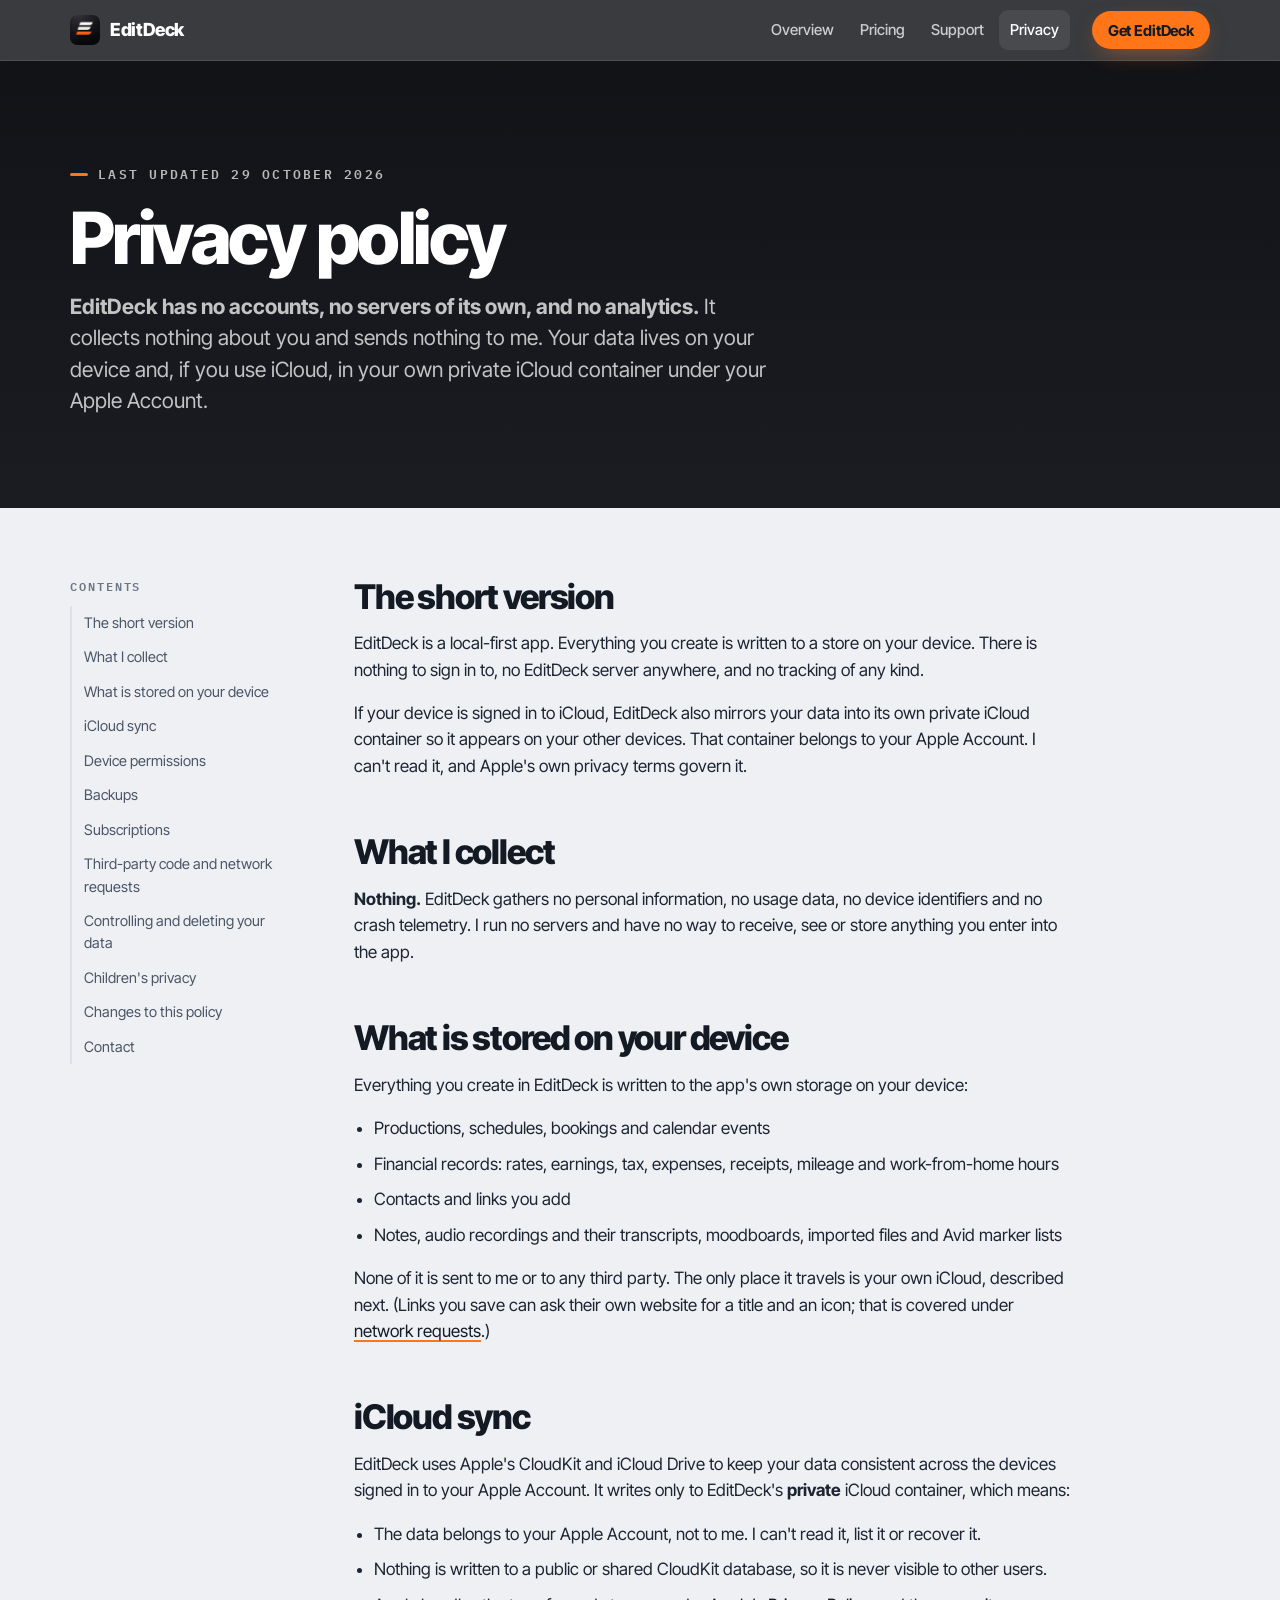
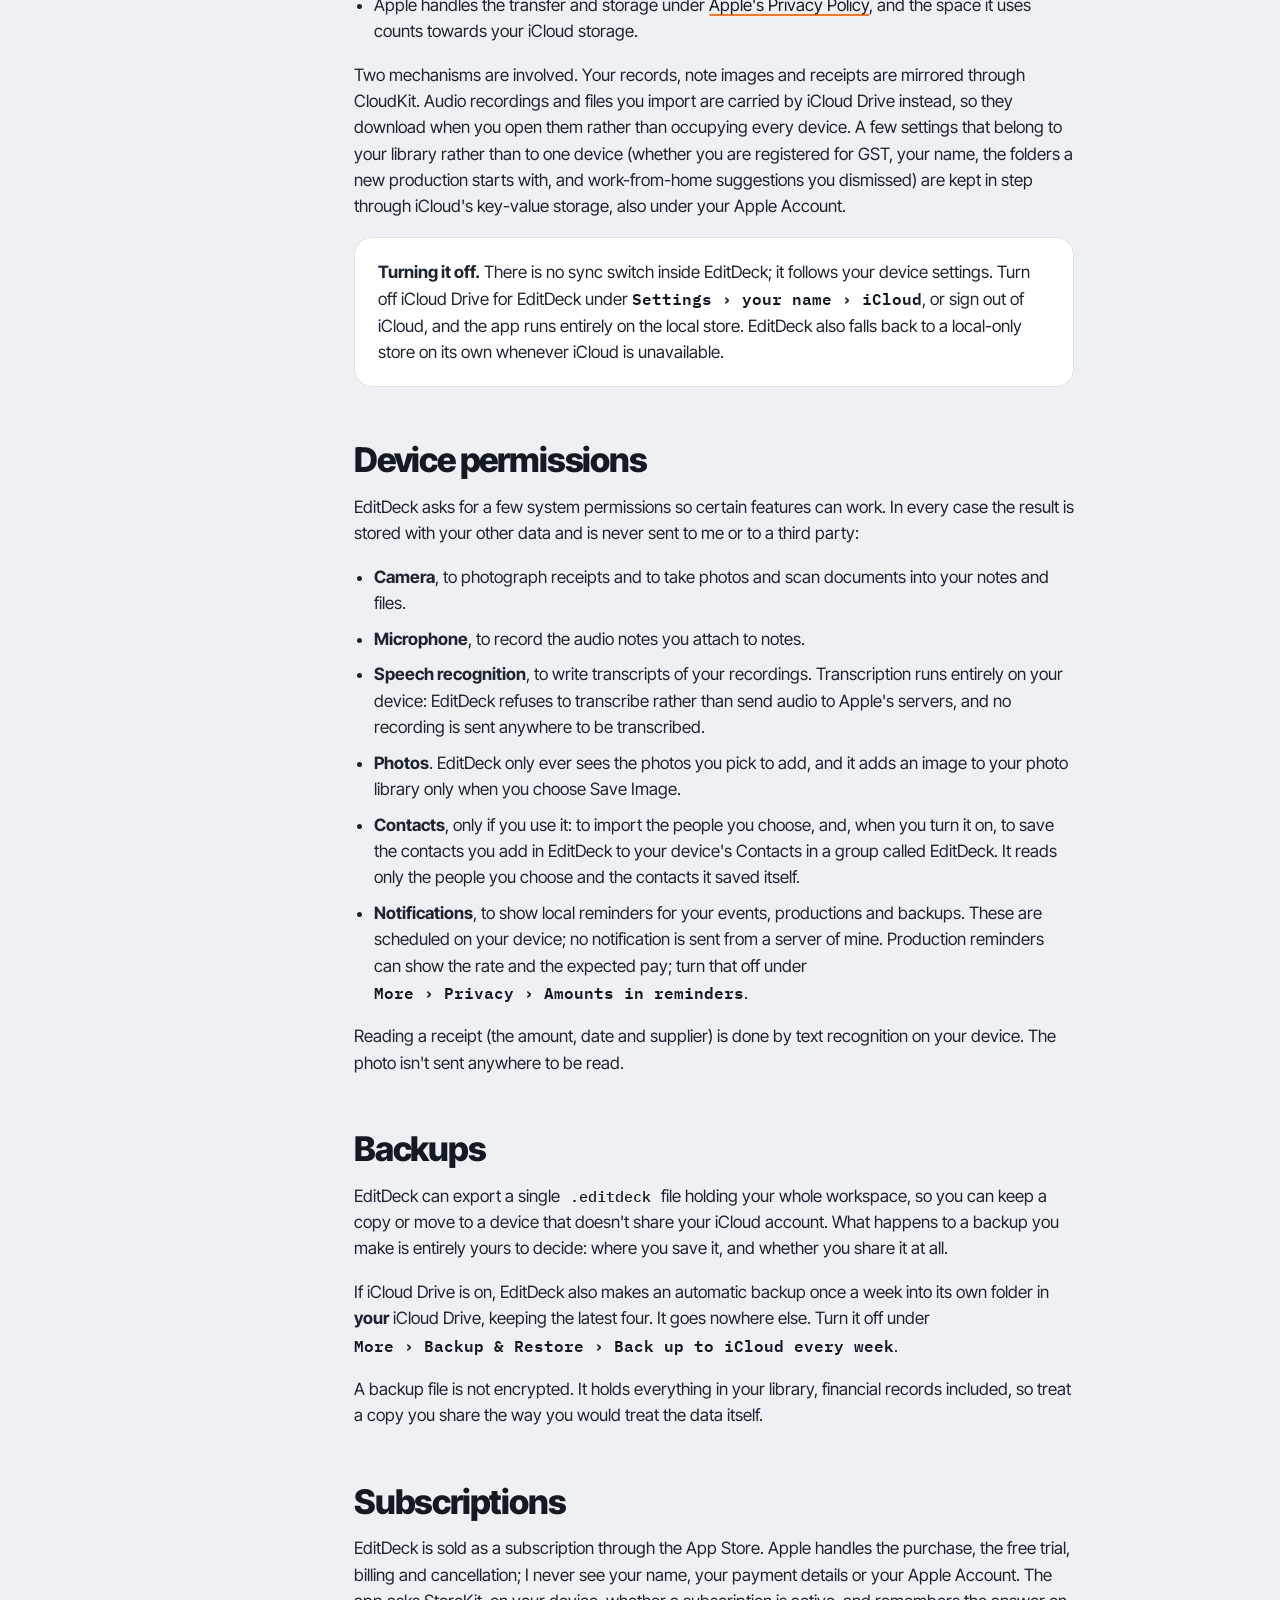
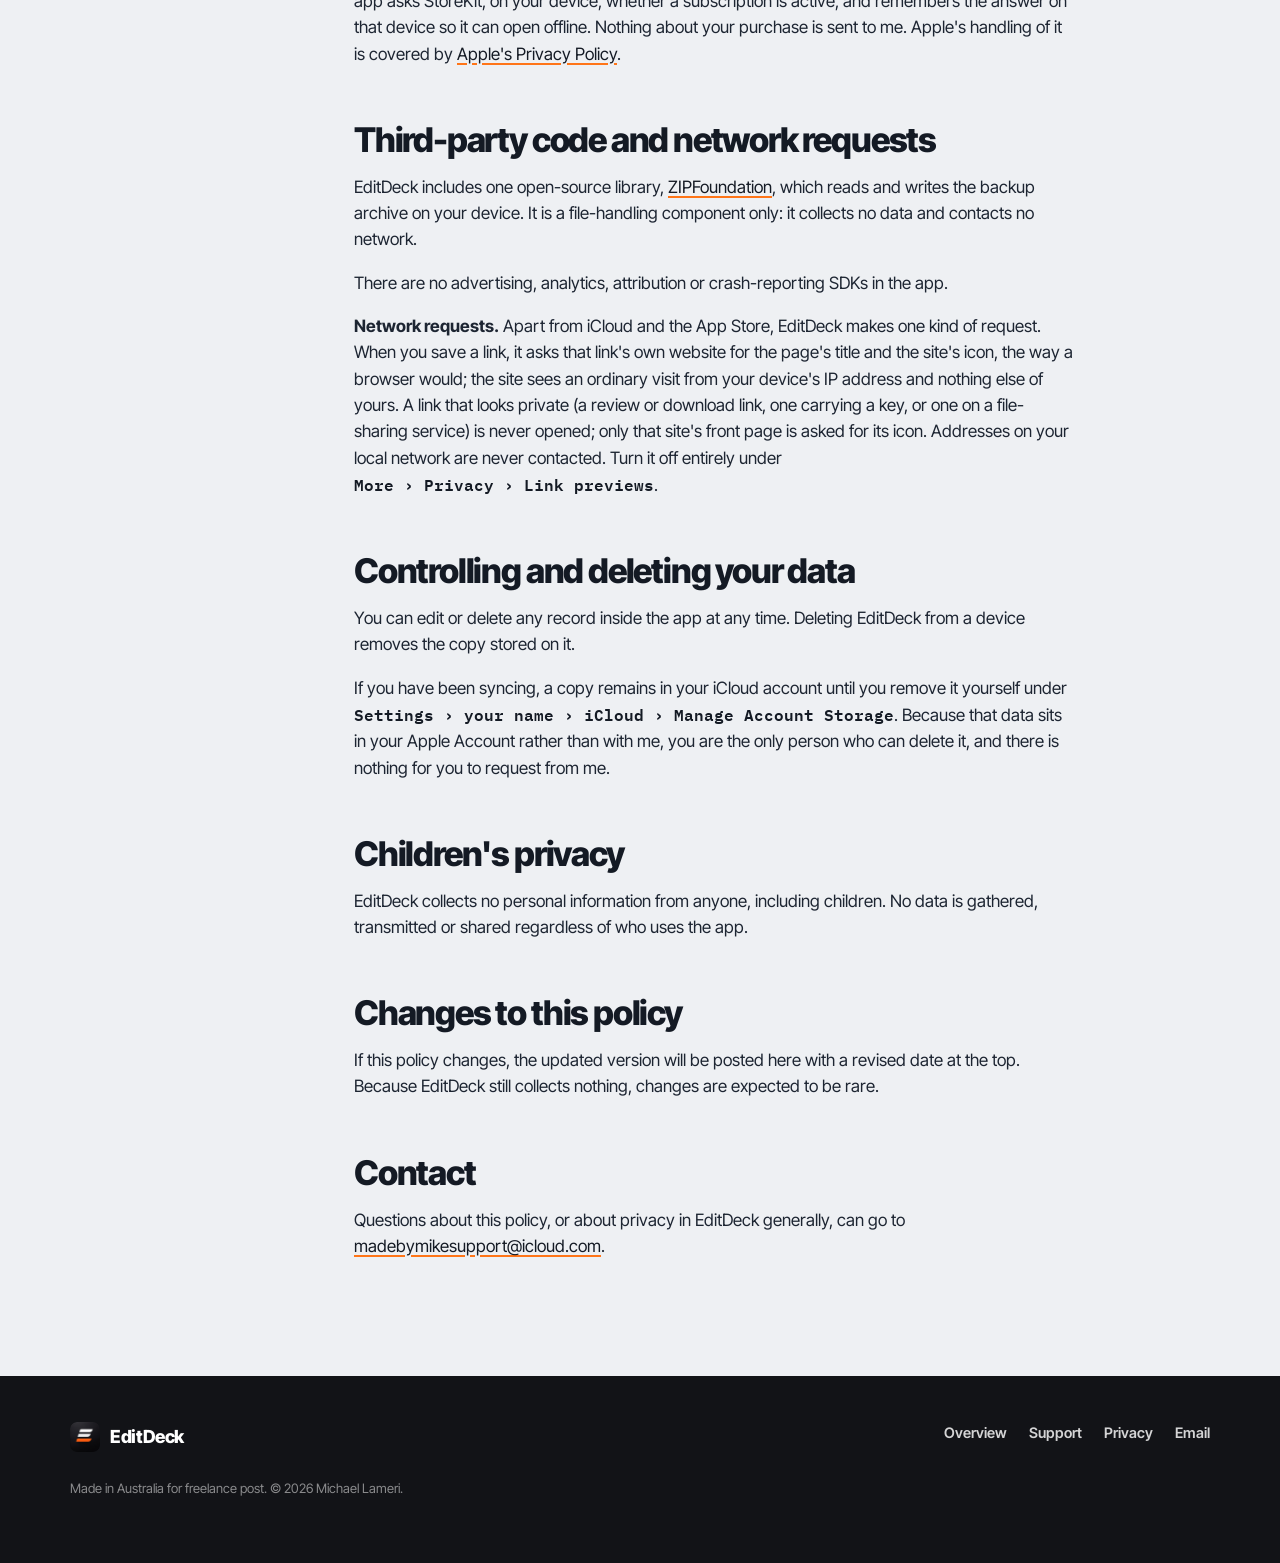
==== commit 50c2befd: "Redesign the site with October screens; update support and privacy - New homepage: graphite and oran" ====
--- a/privacy-policy.html
+++ b/privacy-policy.html
@@ -1,384 +1,144 @@
-<!DOCTYPE html>
+<!doctype html>
 <html lang="en-AU">
 <head>
-<meta charset="UTF-8">
+<meta charset="utf-8">
 <meta name="viewport" content="width=device-width, initial-scale=1">
-<title>EditDeck · Privacy Policy</title>
-<meta name="description" content="EditDeck's privacy policy. No accounts, no EditDeck servers, no analytics. Your data lives on your device and, if you use iCloud, in your own private iCloud container.">
-<meta name="theme-color" content="#1E7C8C">
+<title>Privacy policy · EditDeck</title>
+<meta name="description" content="EditDeck has no accounts, no servers of its own and no analytics. What it stores, what iCloud carries, and how to delete it.">
+<meta name="theme-color" content="#121317">
 <meta name="color-scheme" content="light">
-<link rel="icon" href="data:image/svg+xml,%3Csvg xmlns='http://www.w3.org/2000/svg' viewBox='0 0 64 64'%3E%3Crect width='64' height='64' rx='15' fill='%231E7C8C'/%3E%3Crect x='12' y='20' width='30' height='9' rx='4.5' fill='%232DBFD5'/%3E%3Crect x='12' y='35' width='20' height='9' rx='4.5' fill='%23E9C57C'/%3E%3Crect x='47' y='13' width='2.6' height='38' rx='1.3' fill='%23E23B32'/%3E%3C/svg%3E">
+<link rel="canonical" href="https://mgit-26c0d3.github.io/EditDeckiOS/privacy-policy.html">
+<link rel="icon" type="image/png" sizes="64x64" href="images/favicon-64.png">
+<link rel="apple-touch-icon" href="apple-touch-icon.png">
 <link rel="preconnect" href="https://fonts.googleapis.com">
 <link rel="preconnect" href="https://fonts.gstatic.com" crossorigin>
-<link href="https://fonts.googleapis.com/css2?family=Inter+Tight:wght@400..800&family=IBM+Plex+Mono:wght@400;500;600&display=swap" rel="stylesheet">
-<style>
-:root{
-  --ink:#0F1A28; --ink2:#19293D; --slate:#42536A; --mute:#6F7E91; --faint:#95A2B2;
-  --page:#F2F3F5; --paper:#FFFFFF; --line:#E4E8ED; --line2:#EDF0F4; --warm:#FAF7F1;
-  --teal:#2DBFD5; --teal-ink:#1E7C8C; --teal-deep:#175F6D;
-  --gold:#C88A05; --gold-b:#E3A81E; --gold-l:#E9C57C; --green:#30A67C; --coral:#EC7C78; --red:#E23B32;
-  --sh-sm:0 1px 2px rgba(15,26,40,.04), 0 4px 12px rgba(15,26,40,.05);
-  --sh-md:0 2px 4px rgba(15,26,40,.04), 0 10px 26px rgba(15,26,40,.07), 0 28px 64px rgba(15,26,40,.06);
-  --ease:cubic-bezier(.16,1,.3,1); --spring:cubic-bezier(.34,1.4,.44,1);
-  --sans:"Inter Tight", -apple-system, BlinkMacSystemFont, "SF Pro Text", "Segoe UI", Roboto, sans-serif;
-  --mono:"IBM Plex Mono", ui-monospace, "SF Mono", Menlo, monospace;
-  --gut:clamp(20px,4.4vw,56px); --maxw:880px; --nav-h:62px;
-}
-*,*::before,*::after{box-sizing:border-box;}
-html{-webkit-text-size-adjust:100%; scroll-behavior:smooth;}
-body{margin:0; background:var(--page); color:var(--ink); font-family:var(--sans);
-  font-size:17px; line-height:1.66; font-weight:420; letter-spacing:-.005em;
-  -webkit-font-smoothing:antialiased; -moz-osx-font-smoothing:grayscale; overflow-x:hidden;}
-a{color:inherit;}
-::selection{background:rgba(45,191,213,.28);}
-:focus-visible{outline:2px solid var(--teal); outline-offset:3px; border-radius:4px;}
-.wrap{max-width:var(--maxw); margin:0 auto; padding-inline:var(--gut);}
-.mono{font-family:var(--mono); font-variant-numeric:tabular-nums;}
-
-body{overflow-wrap:break-word;}
-a[href^="mailto:"], code{overflow-wrap:anywhere;}
-/* ── nav ── */
-.nav{position:fixed; inset:0 0 auto 0; z-index:90; height:var(--nav-h); display:flex; align-items:center;
-  transition:background .45s var(--ease), box-shadow .45s var(--ease);}
-.nav .row{display:flex; align-items:center; gap:20px; width:100%;}
-.mark{display:flex; align-items:center; gap:10px; font-weight:700; font-size:19px;
-  letter-spacing:-.032em; color:#fff; text-decoration:none; transition:color .4s var(--ease);}
-.nav .links{margin-left:auto; display:flex; align-items:center; gap:clamp(14px,2.4vw,26px);}
-.nav .links a{position:relative; font-size:14.5px; font-weight:500; letter-spacing:-.012em;
-  color:rgba(255,255,255,.74); text-decoration:none; transition:color .3s var(--ease);}
-.nav .links a::after{content:""; position:absolute; left:0; right:0; bottom:-5px; height:1.5px;
-  background:currentColor; transform:scaleX(0); transform-origin:right; transition:transform .5s var(--ease); border-radius:1px;}
-.nav .links a:hover{color:#fff;}
-.nav .links a:hover::after{transform:scaleX(1); transform-origin:left;}
-.nav .links a[aria-current]{color:#fff;}
-.nav.solid{background:rgba(255,255,255,.85); backdrop-filter:saturate(180%) blur(18px);
-  -webkit-backdrop-filter:saturate(180%) blur(18px); box-shadow:0 1px 0 var(--line), 0 6px 24px rgba(15,26,40,.05);}
-.nav.solid .mark{color:var(--ink);}
-.nav.solid .links a{color:var(--slate);}
-.nav.solid .links a:hover, .nav.solid .links a[aria-current]{color:var(--ink);}
-
-@media(max-width:560px){
-  .nav .links{gap:15px;}
-  .nav .links a{font-size:13.5px;}
-  .mark{font-size:17.5px;}
-  .mark svg{width:22px; height:22px;}
-}
-/* ── teal deck header ── */
-.deck{position:relative; isolation:isolate; color:#fff; overflow:hidden;
-  padding:calc(var(--nav-h) + clamp(30px,5vw,54px)) 0 clamp(46px,6.6vw,84px);
-  border-end-start-radius:clamp(26px,3vw,44px); border-end-end-radius:clamp(26px,3vw,44px);
-  background:radial-gradient(120% 90% at 84% 0%, rgba(45,191,213,.32) 0%, rgba(45,191,213,0) 60%),
-             linear-gradient(163deg,#16606E 0%,#1B7484 36%,#21879A 72%,#2592A4 100%);}
-.deck::after{content:""; position:absolute; inset:0; z-index:2; pointer-events:none; opacity:.05;
-  mix-blend-mode:overlay; border-radius:inherit;
-  background-image:url("data:image/svg+xml,%3Csvg xmlns='http://www.w3.org/2000/svg' width='140' height='140'%3E%3Cfilter id='n'%3E%3CfeTurbulence type='fractalNoise' baseFrequency='.82' numOctaves='3'/%3E%3C/filter%3E%3Crect width='140' height='140' filter='url(%23n)'/%3E%3C/svg%3E");}
-.deck .strata{position:absolute; inset:0; z-index:0; overflow:hidden; border-radius:inherit; pointer-events:none; display:none;}
-.deck .strata i{position:absolute; height:clamp(24px,2.6vw,34px); border-radius:999px;
-  background:rgba(255,255,255,.055); border:1px solid rgba(255,255,255,.05);}
-@media(min-width:820px){ .deck .strata{display:block;} }
-.deck .wrap{position:relative; z-index:3;}
-.eyebrow{display:inline-flex; align-items:center; gap:9px; font-family:var(--mono); font-size:11px;
-  font-weight:500; letter-spacing:.19em; text-transform:uppercase; color:rgba(255,255,255,.62); margin:0;}
-.eyebrow::before{content:""; width:7px; height:7px; border-radius:2px; background:var(--teal);
-  box-shadow:0 0 12px rgba(45,191,213,.9); flex:none;}
-.deck h1{margin:16px 0 0; font-size:clamp(38px,6vw,64px); line-height:1.0; font-weight:800; letter-spacing:-.04em;}
-.deck .sub{margin:18px 0 0; font-size:clamp(16.5px,1.3vw,18.5px); color:rgba(255,255,255,.78); max-width:44ch;}
-.deck .stamp{margin:22px 0 0; font-family:var(--mono); font-size:11px; letter-spacing:.16em;
-  text-transform:uppercase; color:rgba(255,255,255,.5);}
-
-/* ── content card ── */
-main{padding:clamp(30px,4.4vw,56px) 0 clamp(56px,8vw,104px);}
-.card{background:var(--paper); border:1px solid var(--line2); border-radius:clamp(18px,2vw,26px);
-  box-shadow:var(--sh-md); padding:clamp(24px,4vw,54px);}
-.lede{margin:0 0 clamp(26px,3.4vw,40px); font-size:clamp(17px,1.4vw,19px); line-height:1.6;
-  color:var(--ink); background:linear-gradient(180deg,#F5FAFB,#F2F8F9);
-  border:1px solid #DDEDF0; border-radius:14px; padding:18px 20px;}
-.lede b{font-weight:650;}
-
-section.s{margin-top:clamp(30px,3.6vw,44px); padding-top:clamp(24px,3vw,34px); border-top:1px solid var(--line);}
-section.s:first-of-type{margin-top:0; padding-top:0; border-top:0;}
-section.s>h2{display:grid; grid-template-columns:auto 1fr; align-items:baseline; gap:14px;
-  margin:0 0 14px; font-size:clamp(20px,1.9vw,25px); font-weight:700; letter-spacing:-.028em; line-height:1.2;}
-section.s>h2 .n{font-family:var(--mono); font-size:11px; font-weight:500; letter-spacing:.16em;
-  color:var(--faint); transform:translateY(-2px);}
-p{margin:0 0 15px; color:var(--slate);}
-p:last-child{margin-bottom:0;}
-strong{color:var(--ink); font-weight:650;}
-ul{margin:0 0 15px; padding:0; list-style:none;}
-ul li{position:relative; padding:0 0 11px 24px; color:var(--slate);}
-ul li::before{content:""; position:absolute; left:3px; top:11px; width:7px; height:7px;
-  border-radius:2px; background:var(--c,var(--teal));}
-ul li:last-child{padding-bottom:0;}
-code{font-family:var(--mono); font-size:.88em; background:var(--page); border:1px solid var(--line);
-  padding:1px 6px; border-radius:5px; color:var(--ink2);}
-a.in{color:var(--teal-ink); text-decoration:none; box-shadow:inset 0 -1px 0 rgba(30,124,140,.35);
-  transition:box-shadow .3s var(--ease), color .3s;}
-a.in:hover{color:var(--ink); box-shadow:inset 0 -2px 0 var(--teal);}
-
-/* callout */
-.note{margin:0 0 15px; padding:16px 18px; border-radius:13px; background:var(--warm);
-  border:1px solid #EFE4CD; color:var(--slate);}
-.note b{color:var(--ink);}
-
-/* contents */
-.toc{margin:0 0 clamp(26px,3.4vw,38px); padding:0 0 clamp(24px,3vw,32px); border-bottom:1px solid var(--line);}
-.toc p{font-family:var(--mono); font-size:10.5px; letter-spacing:.19em; text-transform:uppercase;
-  color:var(--mute); margin:0 0 14px;}
-.toc ol{margin:0; padding:0; list-style:none; display:grid; gap:2px 26px;
-  grid-template-columns:repeat(2,minmax(0,1fr)); grid-template-rows:repeat(6,auto); grid-auto-flow:column;}
-.toc a{display:flex; gap:12px; padding:7px 0; text-decoration:none; color:var(--slate); font-size:15px;
-  border-bottom:1px solid transparent; transition:color .3s var(--ease);}
-.toc a span{font-family:var(--mono); font-size:11px; color:var(--faint); padding-top:3px;}
-.toc a:hover{color:var(--ink);}
-@media(max-width:620px){ .toc ol{grid-template-columns:1fr; grid-template-rows:none; grid-auto-flow:row;} }
-
-/* FAQ */
-.faq h3{margin:24px 0 6px; font-size:17.5px; font-weight:650; letter-spacing:-.02em; color:var(--ink);}
-.faq h3:first-child{margin-top:0;}
-.faq p{margin:0 0 4px;}
-
-/* buttons */
-.btn{display:inline-flex; align-items:center; gap:10px; background:var(--ink); color:#fff;
-  text-decoration:none; font-weight:600; font-size:16px; letter-spacing:-.015em;
-  padding:12px 20px; border-radius:12px; box-shadow:var(--sh-sm);
-  transition:transform .45s var(--spring), box-shadow .45s var(--ease);}
-.btn:hover{transform:translateY(-2px); box-shadow:0 10px 26px rgba(15,26,40,.18);}
-
-/* footer */
-footer{border-top:1px solid var(--line); background:var(--paper);}
-footer .row{display:flex; flex-wrap:wrap; gap:16px 28px; align-items:center; padding:28px 0 38px;}
-footer .mark{color:var(--ink); font-family:var(--sans);}
-footer .lks{display:flex; gap:22px; margin-left:auto;}
-footer .lks a{font-family:var(--mono); font-size:11px; letter-spacing:.13em; text-transform:uppercase;
-  color:var(--faint); text-decoration:none; transition:color .3s;}
-footer .lks a:hover{color:var(--ink);}
-footer .fine{flex-basis:100%; color:var(--faint); font-size:12.5px;}
-
-/* reveal */
-.up{opacity:0; transform:translateY(16px); transition:opacity .8s var(--ease), transform .8s var(--ease);}
-.up.in{opacity:1; transform:none;}
-.u1{transition-delay:.08s;} .u2{transition-delay:.15s;}
-@media(prefers-reduced-motion:reduce){
-  html{scroll-behavior:auto;}
-  *,*::before,*::after{transition-duration:.001ms!important; animation-duration:.001ms!important;}
-  .up{opacity:1!important; transform:none!important;}
-}
-section.s{scroll-margin-top:calc(var(--nav-h) + 18px);}
-</style>
+<link href="https://fonts.googleapis.com/css2?family=Inter+Tight:wght@400..800&family=IBM+Plex+Mono:wght@500;600&display=swap" rel="stylesheet">
+<link rel="stylesheet" href="site.css">
 </head>
 <body>
-<noscript><style>.up{opacity:1!important;transform:none!important;}</style></noscript>
+<a class="skip" href="#main">Skip to content</a>
 
-<nav class="nav" id="nav">
-  <div class="wrap row">
-    <a class="mark" href="index.html">
-      <svg width="25" height="25" viewBox="0 0 64 64" aria-hidden="true">
-        <rect width="64" height="64" rx="15" fill="currentColor" opacity=".14"/>
-        <rect x="12" y="20" width="30" height="9" rx="4.5" fill="#2DBFD5"/>
-        <rect x="12" y="35" width="20" height="9" rx="4.5" fill="#E3A81E"/>
-        <rect x="47" y="13" width="2.6" height="38" rx="1.3" fill="#E23B32"/>
-      </svg>
-      EditDeck
-    </a>
-    <div class="links">
-      <a href="index.html">Overview</a>
+<header class="nav">
+  <div class="wrap">
+    <a class="brand" href="./" aria-label="EditDeck home"><img src="images/icon-128.png" width="30" height="30" alt="">EditDeck</a>
+    <nav class="nav-links" aria-label="Site">
+      <a href="./">Overview</a>
+      <a href="./#pricing">Pricing</a>
       <a href="support.html">Support</a>
       <a href="privacy-policy.html" aria-current="page">Privacy</a>
-    </div>
-  </div>
-</nav>
-
-<header class="deck" id="deck">
-  <div class="strata" aria-hidden="true">
-    <i style="left:64%; width:42%; top:22%;"></i>
-    <i style="left:64%; width:25%; top:calc(22% + 50px);"></i>
-    <i style="left:76%; width:34%; top:calc(22% + 100px);"></i>
-  </div>
-  <div class="wrap">
-    <p class="eyebrow">EditDeck</p>
-    <h1>Privacy Policy</h1>
-    <p class="sub">What EditDeck stores, where it goes, and who can see it. The short answer is: you, and
-    nobody else.</p>
-    <p class="stamp mono">Last updated 20 August 2026</p>
+    </nav>
+    <a class="btn" href="./#pricing">Get EditDeck</a>
   </div>
 </header>
 
-<main>
+<main id="main">
+<section class="doc-hero on-dark">
   <div class="wrap">
-    <div class="card">
+    <span class="eyebrow">Last updated 29 October 2026</span>
+    <h1>Privacy policy</h1>
+    <p class="lede"><b>EditDeck has no accounts, no servers of its own, and no analytics.</b> It collects nothing about you and sends nothing to me. Your data lives on your device and, if you use iCloud, in your own private iCloud container under your Apple Account.</p>
+  </div>
+</section>
 
-      <p class="lede up"><b>EditDeck has no accounts, no servers of its own, and no analytics.</b>
-      It collects nothing about you and transmits nothing to me. Your data lives on your device and, if
-      you use iCloud, in your own private iCloud container under your Apple Account.</p>
+<div class="doc-wrap">
+  <nav class="toc" aria-label="Contents">
+    <b>Contents</b>
+    <a href="#short">The short version</a>
+    <a href="#collect">What I collect</a>
+    <a href="#device">What is stored on your device</a>
+    <a href="#icloud">iCloud sync</a>
+    <a href="#permissions">Device permissions</a>
+    <a href="#backups">Backups</a>
+    <a href="#subscriptions">Subscriptions</a>
+    <a href="#thirdparty">Third-party code and network requests</a>
+    <a href="#control">Controlling and deleting your data</a>
+    <a href="#children">Children's privacy</a>
+    <a href="#changes">Changes to this policy</a>
+    <a href="#contact">Contact</a>
+  </nav>
 
-      <nav class="toc up" aria-label="Contents">
-        <p>Contents</p>
-        <ol>
-          <li><a href="#short"><span>01</span>The short version</a></li>
-          <li><a href="#collect"><span>02</span>What I collect</a></li>
-          <li><a href="#device"><span>03</span>What is stored on your device</a></li>
-          <li><a href="#icloud"><span>04</span>iCloud sync</a></li>
-          <li><a href="#permissions"><span>05</span>Device permissions</a></li>
-          <li><a href="#backups"><span>06</span>Backups</a></li>
-          <li><a href="#thirdparty"><span>07</span>Third-party code</a></li>
-          <li><a href="#control"><span>08</span>Controlling and deleting your data</a></li>
-          <li><a href="#children"><span>09</span>Children's privacy</a></li>
-          <li><a href="#changes"><span>10</span>Changes to this policy</a></li>
-          <li><a href="#contact"><span>11</span>Contact</a></li>
-        </ol>
-      </nav>
+  <article class="doc">
+    <h2 id="short">The short version</h2>
+    <p>EditDeck is a local-first app. Everything you create is written to a store on your device. There is nothing to sign in to, no EditDeck server anywhere, and no tracking of any kind.</p>
+    <p>If your device is signed in to iCloud, EditDeck also mirrors your data into its own private iCloud container so it appears on your other devices. That container belongs to your Apple Account. I can't read it, and Apple's own privacy terms govern it.</p>
 
-      <section class="s up" id="short">
-        <h2><span class="n">01</span><span>The short version</span></h2>
-        <p>EditDeck is a local-first app. Everything you create is written to a store on your device.
-        There is nothing to sign in to, no EditDeck server anywhere, and no tracking of any kind.</p>
-        <p>If your device is signed in to iCloud, EditDeck also mirrors your data into its own private
-        iCloud container so it appears on your other devices. That container belongs to your Apple
-        Account. It is not readable by me, and Apple's own privacy terms govern it.</p>
-      </section>
+    <h2 id="collect">What I collect</h2>
+    <p><strong>Nothing.</strong> EditDeck gathers no personal information, no usage data, no device identifiers and no crash telemetry. I run no servers and have no way to receive, see or store anything you enter into the app.</p>
 
-      <section class="s up" id="collect">
-        <h2><span class="n">02</span><span>What I collect</span></h2>
-        <p><strong>Nothing.</strong> EditDeck gathers no personal information, no usage data, no device
-        identifiers and no crash telemetry. I run no servers and have no mechanism to receive, see or
-        store anything you enter into the app.</p>
-      </section>
+    <h2 id="device">What is stored on your device</h2>
+    <p>Everything you create in EditDeck is written to the app's own storage on your device:</p>
+    <ul>
+      <li>Productions, schedules, bookings and calendar events</li>
+      <li>Financial records: rates, earnings, tax, expenses, receipts, mileage and work-from-home hours</li>
+      <li>Contacts and links you add</li>
+      <li>Notes, audio recordings and their transcripts, moodboards, imported files and Avid marker lists</li>
+    </ul>
+    <p>None of it is sent to me or to any third party. The only place it travels is your own iCloud, described next. (Links you save can ask their own website for a title and an icon; that is covered under <a href="#thirdparty">network requests</a>.)</p>
 
-      <section class="s up" id="device">
-        <h2><span class="n">03</span><span>What is stored on your device</span></h2>
-        <p>Everything you create in EditDeck is written to the app's own storage on your device:</p>
-        <ul>
-          <li>Productions, schedules, bookings and calendar events</li>
-          <li style="--c:var(--gold-b)">Financial records: rates, earnings, tax, expenses, receipts, mileage and work-from-home hours</li>
-          <li style="--c:var(--green)">Contacts you add</li>
-          <li style="--c:var(--coral)">Notes, audio recordings, moodboards, imported files and Avid marker lists</li>
-        </ul>
-        <p>None of it is sent to me or to any third party. The only place it travels is your own iCloud,
-        described next.</p>
-      </section>
+    <h2 id="icloud">iCloud sync</h2>
+    <p>EditDeck uses Apple's CloudKit and iCloud Drive to keep your data consistent across the devices signed in to your Apple Account. It writes only to EditDeck's <strong>private</strong> iCloud container, which means:</p>
+    <ul>
+      <li>The data belongs to your Apple Account, not to me. I can't read it, list it or recover it.</li>
+      <li>Nothing is written to a public or shared CloudKit database, so it is never visible to other users.</li>
+      <li>Apple handles the transfer and storage under <a href="https://www.apple.com/legal/privacy/" rel="noopener">Apple's Privacy Policy</a>, and the space it uses counts towards your iCloud storage.</li>
+    </ul>
+    <p>Two mechanisms are involved. Your records, note images and receipts are mirrored through CloudKit. Audio recordings and files you import are carried by iCloud Drive instead, so they download when you open them rather than occupying every device. A few settings that belong to your library rather than to one device (whether you are registered for GST, your name, the folders a new production starts with, and work-from-home suggestions you dismissed) are kept in step through iCloud's key-value storage, also under your Apple Account.</p>
+    <div class="callout">
+      <p><b>Turning it off.</b> There is no sync switch inside EditDeck; it follows your device settings. Turn off iCloud Drive for EditDeck under <span class="path">Settings › your name › iCloud</span>, or sign out of iCloud, and the app runs entirely on the local store. EditDeck also falls back to a local-only store on its own whenever iCloud is unavailable.</p>
+    </div>
 
-      <section class="s up" id="icloud">
-        <h2><span class="n">04</span><span>iCloud sync</span></h2>
-        <p>EditDeck uses Apple's CloudKit and iCloud Drive to keep your data consistent across the
-        devices signed in to your Apple Account. It writes only to EditDeck's <strong>private</strong>
-        iCloud container, which means:</p>
-        <ul>
-          <li>The data belongs to your Apple Account, not to me. I cannot read it, list it or recover it.</li>
-          <li>Nothing is written to a public or shared CloudKit database, so it is never visible to other users.</li>
-          <li>Apple handles the transfer and storage under
-            <a class="in" href="https://www.apple.com/legal/privacy/" rel="noopener">Apple's Privacy Policy</a>,
-            and the space it uses counts towards your iCloud storage.</li>
-        </ul>
-        <p>Two mechanisms are involved. Your records, note images and receipts are mirrored through
-        CloudKit. Audio recordings and files you import are carried by iCloud Drive instead, so they
-        download when you open them rather than occupying every device.</p>
-        <div class="note">
-          <p><b>Turning it off.</b> There is no sync switch inside EditDeck; it follows your device
-          settings. Turn off iCloud Drive for EditDeck under <strong>Settings > your name > iCloud</strong>,
-          or sign out of iCloud, and the app runs entirely on the local store. EditDeck also falls back to
-          a local-only store on its own whenever iCloud is unavailable.</p>
-        </div>
-      </section>
+    <h2 id="permissions">Device permissions</h2>
+    <p>EditDeck asks for a few system permissions so certain features can work. In every case the result is stored with your other data and is never sent to me or to a third party:</p>
+    <ul>
+      <li><strong>Camera</strong>, to photograph receipts and to take photos and scan documents into your notes and files.</li>
+      <li><strong>Microphone</strong>, to record the audio notes you attach to notes.</li>
+      <li><strong>Speech recognition</strong>, to write transcripts of your recordings. Transcription runs entirely on your device: EditDeck refuses to transcribe rather than send audio to Apple's servers, and no recording is sent anywhere to be transcribed.</li>
+      <li><strong>Photos</strong>. EditDeck only ever sees the photos you pick to add, and it adds an image to your photo library only when you choose Save Image.</li>
+      <li><strong>Contacts</strong>, only if you use it: to import the people you choose, and, when you turn it on, to save the contacts you add in EditDeck to your device's Contacts in a group called EditDeck. It reads only the people you choose and the contacts it saved itself.</li>
+      <li><strong>Notifications</strong>, to show local reminders for your events, productions and backups. These are scheduled on your device; no notification is sent from a server of mine. Production reminders can show the rate and the expected pay; turn that off under <span class="path">More › Privacy › Amounts in reminders</span>.</li>
+    </ul>
+    <p>Reading a receipt (the amount, date and supplier) is done by text recognition on your device. The photo isn't sent anywhere to be read.</p>
 
-      <section class="s up" id="permissions">
-        <h2><span class="n">05</span><span>Device permissions</span></h2>
-        <p>EditDeck asks for a few system permissions so certain features can work. In every case the
-        result is stored with your other data and is never sent to me or to a third party:</p>
-        <ul>
-          <li><strong>Camera</strong>, to photograph receipts.</li>
-          <li style="--c:var(--gold-b)"><strong>Microphone</strong>, to record the voice memos you attach to notes.</li>
-          <li style="--c:var(--green)"><strong>Photos</strong>, to add images you choose to your notes and library, and to save images you create. EditDeck only ever sees the items you select.</li>
-          <li style="--c:var(--coral)"><strong>Notifications</strong>, to show local reminders for your events and deadlines. These are scheduled on your device; no notification is sent from a server of mine.</li>
-        </ul>
-      </section>
+    <h2 id="backups">Backups</h2>
+    <p>EditDeck can export a single <code>.editdeck</code> file holding your whole workspace, so you can keep a copy or move to a device that doesn't share your iCloud account. What happens to a backup you make is entirely yours to decide: where you save it, and whether you share it at all.</p>
+    <p>If iCloud Drive is on, EditDeck also makes an automatic backup once a week into its own folder in <strong>your</strong> iCloud Drive, keeping the latest four. It goes nowhere else. Turn it off under <span class="path">More › Backup &amp; Restore › Back up to iCloud every week</span>.</p>
+    <p>A backup file is not encrypted. It holds everything in your library, financial records included, so treat a copy you share the way you would treat the data itself.</p>
 
-      <section class="s up" id="backups">
-        <h2><span class="n">06</span><span>Backups</span></h2>
-        <p>EditDeck can export a single <code>.editdeck</code> file holding your whole workspace, so you
-        can keep a copy or move to a device that doesn't share your iCloud account. Backups are created
-        only when you ask for one, and what happens to the file afterwards is entirely yours to decide:
-        where you save it, and whether you share it at all. EditDeck never uploads a backup anywhere.</p>
-      </section>
+    <h2 id="subscriptions">Subscriptions</h2>
+    <p>EditDeck is sold as a subscription through the App Store. Apple handles the purchase, the free trial, billing and cancellation; I never see your name, your payment details or your Apple Account. The app asks StoreKit, on your device, whether a subscription is active, and remembers the answer on that device so it can open offline. Nothing about your purchase is sent to me. Apple's handling of it is covered by <a href="https://www.apple.com/legal/privacy/" rel="noopener">Apple's Privacy Policy</a>.</p>
 
-      <section class="s up" id="thirdparty">
-        <h2><span class="n">07</span><span>Third-party code</span></h2>
-        <p>EditDeck includes one open-source library,
-        <a class="in" href="https://github.com/weichsel/ZIPFoundation" rel="noopener">ZIPFoundation</a>,
-        which reads and writes the backup archive on your device. It is a file-handling component only:
-        it collects no data and contacts no network.</p>
-        <p>There are no advertising, analytics, attribution or crash-reporting SDKs in the app, and no
-        code in EditDeck makes a network request other than the iCloud sync described above.</p>
-      </section>
+    <h2 id="thirdparty">Third-party code and network requests</h2>
+    <p>EditDeck includes one open-source library, <a href="https://github.com/weichsel/ZIPFoundation" rel="noopener">ZIPFoundation</a>, which reads and writes the backup archive on your device. It is a file-handling component only: it collects no data and contacts no network.</p>
+    <p>There are no advertising, analytics, attribution or crash-reporting SDKs in the app.</p>
+    <p><b>Network requests.</b> Apart from iCloud and the App Store, EditDeck makes one kind of request. When you save a link, it asks that link's own website for the page's title and the site's icon, the way a browser would; the site sees an ordinary visit from your device's IP address and nothing else of yours. A link that looks private (a review or download link, one carrying a key, or one on a file-sharing service) is never opened; only that site's front page is asked for its icon. Addresses on your local network are never contacted. Turn it off entirely under <span class="path">More › Privacy › Link previews</span>.</p>
 
-      <section class="s up" id="control">
-        <h2><span class="n">08</span><span>Controlling and deleting your data</span></h2>
-        <p>You can edit or delete any record inside the app at any time. Deleting EditDeck from a device
-        removes the copy stored on it.</p>
-        <p>If you have been syncing, a copy remains in your iCloud account until you remove it yourself
-        under <strong>Settings > your name > iCloud > Manage Account Storage</strong>. Because that data
-        sits in your Apple Account rather than with me, you are the only person who can delete it, and
-        there is nothing for you to request from me.</p>
-      </section>
+    <h2 id="control">Controlling and deleting your data</h2>
+    <p>You can edit or delete any record inside the app at any time. Deleting EditDeck from a device removes the copy stored on it.</p>
+    <p>If you have been syncing, a copy remains in your iCloud account until you remove it yourself under <span class="path">Settings › your name › iCloud › Manage Account Storage</span>. Because that data sits in your Apple Account rather than with me, you are the only person who can delete it, and there is nothing for you to request from me.</p>
 
-      <section class="s up" id="children">
-        <h2><span class="n">09</span><span>Children's privacy</span></h2>
-        <p>EditDeck collects no personal information from anyone, including children. No data is
-        gathered, transmitted or shared regardless of who uses the app.</p>
-      </section>
+    <h2 id="children">Children's privacy</h2>
+    <p>EditDeck collects no personal information from anyone, including children. No data is gathered, transmitted or shared regardless of who uses the app.</p>
 
-      <section class="s up" id="changes">
-        <h2><span class="n">10</span><span>Changes to this policy</span></h2>
-        <p>If this policy changes, the updated version will be posted here with a revised date at the
-        top. Because EditDeck still collects nothing, changes are expected to be rare.</p>
-      </section>
+    <h2 id="changes">Changes to this policy</h2>
+    <p>If this policy changes, the updated version will be posted here with a revised date at the top. Because EditDeck still collects nothing, changes are expected to be rare.</p>
 
-      <section class="s up" id="contact">
-        <h2><span class="n">11</span><span>Contact</span></h2>
-        <p>Questions about this policy, or about privacy in EditDeck generally, can go to
-        <a class="in" href="mailto:madebymikesupport@icloud.com">madebymikesupport@icloud.com</a>.</p>
-      </section>
-
-    </div>
-  </div>
+    <h2 id="contact">Contact</h2>
+    <p>Questions about this policy, or about privacy in EditDeck generally, can go to <a href="mailto:madebymikesupport@icloud.com">madebymikesupport@icloud.com</a>.</p>
+  </article>
+</div>
 </main>
 
-<footer>
-  <div class="wrap row">
-    <a class="mark" href="index.html">
-      <svg width="23" height="23" viewBox="0 0 64 64" aria-hidden="true">
-        <rect width="64" height="64" rx="15" fill="currentColor" opacity=".1"/>
-        <rect x="12" y="20" width="30" height="9" rx="4.5" fill="#2DBFD5"/>
-        <rect x="12" y="35" width="20" height="9" rx="4.5" fill="#E3A81E"/>
-        <rect x="47" y="13" width="2.6" height="38" rx="1.3" fill="#E23B32"/>
-      </svg>
-      EditDeck
-    </a>
-    <div class="lks">
-      <a href="index.html">Overview</a>
+<footer class="foot">
+  <div class="wrap">
+    <a class="brand" href="./"><img src="images/icon-128.png" width="30" height="30" alt="">EditDeck</a>
+    <nav aria-label="Footer">
+      <a href="./">Overview</a>
       <a href="support.html">Support</a>
+      <a href="privacy-policy.html">Privacy</a>
       <a href="mailto:madebymikesupport@icloud.com">Email</a>
-    </div>
-    <span class="fine">EditDeck is developed by Michael Lameri. © 2026 Michael Lameri.</span>
+    </nav>
+    <p class="small">Made in Australia for freelance post. © 2026 Michael Lameri.</p>
   </div>
 </footer>
-<script>
-(function(){
-  "use strict";
-  var nav = document.getElementById('nav'), deck = document.getElementById('deck');
-  if(nav && deck && 'IntersectionObserver' in window){
-    new IntersectionObserver(function(es){
-      nav.classList.toggle('solid', !es[0].isIntersecting);
-    }, {rootMargin:'-54px 0px 0px 0px', threshold:0}).observe(deck);
-  }
-  if('IntersectionObserver' in window){
-    var io = new IntersectionObserver(function(es){
-      es.forEach(function(e){ if(e.isIntersecting){ e.target.classList.add('in'); io.unobserve(e.target); } });
-    }, {threshold:0.12, rootMargin:'0px 0px -6% 0px'});
-    document.querySelectorAll('.up').forEach(function(el){ io.observe(el); });
-  } else {
-    document.querySelectorAll('.up').forEach(function(el){ el.classList.add('in'); });
-  }
-})();
-</script>
 </body>
 </html>
--- a/site.css
+++ b/site.css
@@ -0,0 +1,383 @@
+/* EditDeck site · shared styles (October 2026 redesign)
+   Brand from the app icon: graphite tile, white bars, one orange bar.
+   The app's own screens carry the colour; the page stays quiet around them. */
+
+:root {
+  --graphite: #121317;
+  --graphite-2: #1a1c22;
+  --graphite-3: #262932;
+  --graphite-line: rgba(255, 255, 255, .10);
+  --ink: #141a24;
+  --text: #1d2532;
+  --slate: #4a5566;
+  --muted: #6b7686;
+  --page: #eef0f3;
+  --card: #ffffff;
+  --rule: #dde2e9;
+  --orange: #ff7518;
+  --orange-ink: #b84c06;          /* orange for small text on white (4.6:1) */
+  --steel: #50678a;
+  --steel-deep: #2a3c58;
+  --teal: #0b8c9c;
+  /* production colours, as the app draws them */
+  --p-coral: #2dbfd8;
+  --p-wild: #2ea572;
+  --p-quiet: #6fa8dc;
+  --p-night: #f06e6e;
+  --p-salt: #efa978;
+  --radius: 22px;
+  --wrap: 1180px;
+  --gutter: 20px;
+  --mono: "IBM Plex Mono", ui-monospace, "SF Mono", Menlo, monospace;
+  --sans: "Inter Tight", -apple-system, BlinkMacSystemFont, "Segoe UI", system-ui, sans-serif;
+  color-scheme: light;
+}
+
+*, *::before, *::after { box-sizing: border-box; }
+html { -webkit-text-size-adjust: 100%; scroll-behavior: smooth; scroll-padding-top: 76px; }
+@media (prefers-reduced-motion: reduce) { html { scroll-behavior: auto; } }
+body {
+  margin: 0;
+  background: var(--page);
+  color: var(--text);
+  font-family: var(--sans);
+  font-size: 17px;
+  line-height: 1.55;
+  -webkit-font-smoothing: antialiased;
+  text-rendering: optimizeLegibility;
+  overflow-x: hidden;
+}
+img { max-width: 100%; height: auto; display: block; }
+a { color: inherit; }
+p { margin: 0 0 1em; }
+h1, h2, h3 { margin: 0; color: var(--ink); font-weight: 800; letter-spacing: -0.035em; line-height: 1.02; }
+:focus-visible { outline: 3px solid var(--orange); outline-offset: 3px; border-radius: 6px; }
+
+.wrap { width: 100%; max-width: var(--wrap); margin: 0 auto; padding: 0 var(--gutter); }
+.skip { position: absolute; left: -9999px; top: 8px; background: var(--card); padding: 8px 14px; border-radius: 10px; z-index: 100; }
+.skip:focus { left: 12px; }
+
+/* ── labels ──────────────────────────────────────────── */
+.eyebrow {
+  display: inline-flex; align-items: center; gap: 10px;
+  font: 600 12.5px/1 var(--mono); letter-spacing: .18em; text-transform: uppercase;
+  color: var(--slate);
+}
+.eyebrow::before { content: ""; width: 18px; height: 3px; border-radius: 2px; background: var(--orange); }
+.on-dark .eyebrow { color: rgba(255, 255, 255, .7); }
+.lede { font-size: clamp(18px, 2.1vw, 21px); line-height: 1.5; color: var(--slate); max-width: 34em; }
+.on-dark .lede { color: rgba(255, 255, 255, .74); }
+
+/* ── nav ─────────────────────────────────────────────── */
+.nav {
+  position: sticky; top: 0; z-index: 50;
+  background: rgba(18, 19, 23, .82);
+  -webkit-backdrop-filter: saturate(160%) blur(16px); backdrop-filter: saturate(160%) blur(16px);
+  border-bottom: 1px solid var(--graphite-line);
+}
+.nav .wrap { display: flex; align-items: center; gap: 22px; height: 60px; }
+.brand { display: inline-flex; align-items: center; gap: 10px; text-decoration: none; color: #fff; font-weight: 800; font-size: 18px; letter-spacing: -0.02em; }
+.brand img { width: 30px; height: 30px; border-radius: 7px; }
+.nav-links { display: flex; gap: 4px; margin-left: auto; }
+.nav-links a {
+  color: rgba(255, 255, 255, .74); text-decoration: none; font-size: 15px; font-weight: 500;
+  padding: 8px 11px; border-radius: 9px;
+}
+.nav-links a:hover, .nav-links a[aria-current="page"] { color: #fff; background: rgba(255, 255, 255, .08); }
+.nav .btn { padding: 0 16px; height: 38px; font-size: 15px; }
+@media (max-width: 860px) { .nav-links { display: none; } .nav .btn { margin-left: auto; } }
+
+/* ── buttons ─────────────────────────────────────────── */
+.btn {
+  display: inline-flex; align-items: center; justify-content: center; gap: 9px;
+  height: 52px; padding: 0 24px; border-radius: 999px;
+  background: var(--orange); color: var(--ink);
+  font: 700 16.5px/1 var(--sans); letter-spacing: -0.01em; text-decoration: none;
+  border: 0; cursor: pointer;
+  transition: transform .15s ease, box-shadow .2s ease, background .2s ease;
+  box-shadow: 0 8px 24px -10px rgba(255, 117, 24, .7);
+}
+.btn:hover { transform: translateY(-1px); background: #ff8635; }
+.btn:active { transform: translateY(1px); }
+.btn.ghost { background: transparent; color: #fff; box-shadow: inset 0 0 0 1.5px rgba(255, 255, 255, .3); }
+.btn.ghost:hover { background: rgba(255, 255, 255, .08); }
+.btn.dark { background: var(--ink); color: #fff; box-shadow: none; }
+.btn svg { width: 18px; height: 18px; flex: none; }
+
+/* App Store badge, drawn in the shape of Apple's. Until launch it reads
+   "Coming soon". APP-STORE-LINK: swap href for the app's URL at launch. */
+.store {
+  display: inline-flex; align-items: center; gap: 11px;
+  height: 56px; padding: 0 20px 0 16px; border-radius: 14px;
+  background: #000; color: #fff; text-decoration: none;
+  box-shadow: inset 0 0 0 1.5px rgba(255, 255, 255, .22);
+  transition: transform .15s ease;
+}
+.store:hover { transform: translateY(-1px); }
+.store svg { width: 26px; height: 26px; }
+.store small { display: block; font: 500 11px/1.1 var(--sans); letter-spacing: .02em; opacity: .82; }
+.store b { display: block; font: 700 21px/1.05 var(--sans); letter-spacing: -0.02em; }
+.cta-row { display: flex; flex-wrap: wrap; align-items: center; gap: 14px 18px; }
+.fine { font: 500 13px/1.4 var(--mono); letter-spacing: .04em; color: var(--muted); }
+.on-dark .fine { color: rgba(255, 255, 255, .6); }
+
+/* ── phones ──────────────────────────────────────────── */
+.phone {
+  position: relative; width: 100%;
+  padding: 2.6%;
+  border-radius: 15.5% / 7.2%;
+  background: linear-gradient(145deg, #3a3d46, #121317 40%, #1d1f25);
+  box-shadow:
+    0 0 0 1px rgba(255, 255, 255, .08) inset,
+    0 40px 70px -30px rgba(10, 14, 22, .55),
+    0 18px 30px -18px rgba(10, 14, 22, .45);
+}
+.phone picture, .phone img { border-radius: 13% / 6%; overflow: hidden; width: 100%; aspect-ratio: 880 / 1912; background: #e9edf2; }
+.phone img { object-fit: cover; }
+
+/* ── hero ────────────────────────────────────────────── */
+.hero {
+  position: relative; overflow: hidden; color: #fff;
+  background:
+    radial-gradient(1200px 520px at 78% 30%, rgba(45, 191, 216, .14), transparent 60%),
+    radial-gradient(900px 600px at 10% 100%, rgba(255, 117, 24, .10), transparent 60%),
+    linear-gradient(180deg, var(--graphite) 0%, var(--graphite-2) 100%);
+  padding: clamp(48px, 7vw, 92px) 0 0;
+}
+.hero .wrap { display: grid; grid-template-columns: 1.02fr 1fr; gap: 40px; align-items: center; }
+.hero h1 { color: #fff; font-size: clamp(46px, 6.4vw, 86px); margin: 22px 0 22px; }
+.hero h1 em { font-style: normal; color: var(--orange); }
+.hero .lede { margin-bottom: 30px; }
+.hero .cta-row { margin-bottom: 14px; }
+.hero-art { position: relative; height: clamp(520px, 50vw, 660px); align-self: end; }
+.hero-art .phone { position: absolute; }
+.hero-art .p1 { width: clamp(220px, 21vw, 290px); left: 50%; transform: translateX(-50%); bottom: -90px; z-index: 3; }
+.hero-art .p2, .hero-art .p3 { width: clamp(180px, 17vw, 236px); bottom: 10px; z-index: 2; }
+.hero-art .p2 { left: 0; transform: rotate(-5deg); }
+.hero-art .p3 { right: 0; transform: rotate(5deg); }
+/* the timeline behind the phones: production lanes and the playhead */
+.lanes { position: absolute; inset: 0 0 auto 0; height: 58%; pointer-events: none; }
+.lanes i { position: absolute; height: 20px; border-radius: 6px; opacity: .5; }
+.lanes i:nth-child(1) { top: 6%;  left: 8%;  width: 52%; background: var(--p-coral); }
+.lanes i:nth-child(2) { top: 20%; left: 26%; width: 70%; background: var(--p-wild); }
+.lanes i:nth-child(3) { top: 34%; left: 0;   width: 36%; background: var(--p-quiet); }
+.lanes i:nth-child(4) { top: 48%; left: 46%; width: 24%; background: var(--p-night); }
+.lanes i:nth-child(5) { top: 62%; left: 64%; width: 36%; background: var(--p-salt); }
+.lanes b { position: absolute; top: -4%; bottom: -40%; left: 47%; width: 3px; border-radius: 2px; background: var(--orange); box-shadow: 0 0 18px rgba(255, 117, 24, .8); }
+.lanes b::before { content: ""; position: absolute; top: -2px; left: -6px; width: 15px; height: 12px; background: var(--orange); clip-path: polygon(0 0, 100% 0, 50% 100%); }
+.facts {
+  position: relative; z-index: 4; margin-top: 0;
+  border-top: 1px solid var(--graphite-line);
+  background: rgba(18, 19, 23, .88);
+}
+.facts ul { list-style: none; margin: 0 auto; padding: 18px var(--gutter); max-width: var(--wrap); display: flex; flex-wrap: wrap; gap: 10px 28px; justify-content: center; }
+.facts li { display: inline-flex; align-items: center; gap: 9px; font: 500 12.5px/1 var(--mono); letter-spacing: .12em; text-transform: uppercase; color: rgba(255, 255, 255, .72); }
+.facts li::before { content: ""; width: 7px; height: 7px; border-radius: 50%; background: var(--c, var(--orange)); }
+
+@media (max-width: 920px) {
+  .hero .wrap { grid-template-columns: 1fr; }
+  .hero-art { height: 560px; margin-top: 16px; max-width: 620px; width: 100%; justify-self: center; }
+  .hero-art .p1 { width: 250px; }
+  .hero-art .p2, .hero-art .p3 { width: 200px; }
+}
+@media (max-width: 520px) {
+  .hero-art { height: 470px; }
+  .hero-art .p1 { width: 210px; bottom: -80px; }
+  .hero-art .p2, .hero-art .p3 { width: 160px; bottom: 30px; }
+  .hero-art .p2 { left: -24px; } .hero-art .p3 { right: -24px; }
+}
+
+/* ── sections ────────────────────────────────────────── */
+.sec { padding: clamp(72px, 10vw, 128px) 0; }
+.sec-head { max-width: 760px; margin-bottom: clamp(36px, 5vw, 60px); }
+.sec-head h2 { font-size: clamp(36px, 5.2vw, 62px); margin: 18px 0 18px; }
+.sec-head.center { margin-left: auto; margin-right: auto; text-align: center; }
+.sec-head.center .eyebrow { justify-content: center; }
+.sec-head.center .lede { margin: 0 auto; }
+.dark { background: var(--graphite); color: #fff; }
+.dark h2, .dark h3 { color: #fff; }
+.steel { background: linear-gradient(180deg, var(--steel-deep), #1f2d45); color: #fff; }
+.steel h2, .steel h3 { color: #fff; }
+.white { background: var(--card); }
+
+/* the three schedule views */
+.trio { display: grid; grid-template-columns: repeat(3, 1fr); gap: clamp(18px, 3vw, 40px); align-items: start; }
+.trio figure { margin: 0; }
+.trio figure:nth-child(2) { margin-top: 48px; }
+.trio figcaption { margin-top: 22px; }
+.trio figcaption b { display: block; font-size: 21px; letter-spacing: -0.02em; color: var(--ink); margin-bottom: 4px; }
+.trio figcaption span { color: var(--slate); font-size: 16px; }
+@media (max-width: 760px) {
+  .trio { grid-template-columns: 1fr; max-width: 340px; margin: 0 auto; gap: 48px; }
+  .trio figure:nth-child(2) { margin-top: 0; }
+}
+
+/* split rows: words one side, phones the other */
+.split { display: grid; grid-template-columns: 1fr 1fr; gap: clamp(32px, 6vw, 88px); align-items: center; }
+.split + .split { margin-top: clamp(80px, 10vw, 130px); }
+.split.flip > :first-child { order: 2; }
+.split h3 { font-size: clamp(30px, 3.6vw, 44px); margin: 16px 0 16px; }
+.split .copy p { color: var(--slate); font-size: 18px; }
+.dark .split .copy p, .steel .split .copy p { color: rgba(255, 255, 255, .74); }
+.pair { position: relative; display: grid; grid-template-columns: 1fr 1fr; gap: 22px; align-items: start; max-width: 560px; margin: 0 auto; }
+.pair .phone:nth-child(2) { margin-top: 70px; }
+.solo { max-width: 300px; margin: 0 auto; }
+@media (max-width: 860px) {
+  .split { grid-template-columns: 1fr; }
+  .split.flip > :first-child { order: 0; }
+}
+@media (max-width: 420px) { .pair { gap: 12px; } .pair .phone:nth-child(2) { margin-top: 40px; } }
+
+.ticks { list-style: none; padding: 0; margin: 22px 0 0; display: grid; gap: 12px; }
+.ticks li { position: relative; padding-left: 30px; color: var(--text); }
+.ticks li::before {
+  content: ""; position: absolute; left: 0; top: .32em; width: 18px; height: 18px; border-radius: 50%;
+  background: var(--orange) url("data:image/svg+xml,%3Csvg xmlns='http://www.w3.org/2000/svg' viewBox='0 0 20 20'%3E%3Cpath d='M5.5 10.5l3 3 6-7' fill='none' stroke='%23141a24' stroke-width='2.4' stroke-linecap='round' stroke-linejoin='round'/%3E%3C/svg%3E") center/14px no-repeat;
+}
+.dark .ticks li, .steel .ticks li { color: rgba(255, 255, 255, .86); }
+.ticks b { color: var(--ink); }
+.dark .ticks b, .steel .ticks b { color: #fff; }
+
+.chips { display: flex; flex-wrap: wrap; gap: 8px; margin-top: 22px; }
+.chips span { font: 500 12px/1 var(--mono); letter-spacing: .08em; text-transform: uppercase; padding: 9px 12px; border-radius: 999px; background: var(--card); color: var(--slate); box-shadow: inset 0 0 0 1px var(--rule); }
+.dark .chips span, .steel .chips span { background: rgba(255, 255, 255, .06); color: rgba(255, 255, 255, .78); box-shadow: inset 0 0 0 1px rgba(255, 255, 255, .14); }
+
+/* ── workspace tabs ──────────────────────────────────── */
+.tabs { display: flex; flex-wrap: wrap; gap: 8px; margin-bottom: clamp(30px, 4vw, 48px); }
+.tab {
+  display: inline-flex; align-items: center; gap: 9px;
+  padding: 11px 16px; border-radius: 999px; border: 0; cursor: pointer;
+  background: var(--card); color: var(--slate);
+  font: 600 15px/1 var(--sans); letter-spacing: -0.01em;
+  box-shadow: inset 0 0 0 1px var(--rule);
+  transition: background .15s ease, color .15s ease;
+}
+.tab i { width: 9px; height: 9px; border-radius: 50%; background: var(--c); }
+.tab:hover { color: var(--ink); }
+.tab[aria-selected="true"] { background: var(--ink); color: #fff; box-shadow: none; }
+.panel { display: grid; grid-template-columns: 1.05fr 1fr; gap: clamp(32px, 6vw, 80px); align-items: center; }
+.panel[hidden], .tabs[hidden] { display: none; }
+.panel + .panel { margin-top: 90px; }          /* without JS every panel shows, stacked */
+.js .panel + .panel { margin-top: 0; }
+.panel h3 { font-size: clamp(30px, 3.6vw, 44px); margin: 16px 0 16px; }
+.panel .copy p { color: var(--slate); font-size: 18px; }
+.panel .pair, .panel .solo { width: 100%; }
+@media (max-width: 860px) { .panel { grid-template-columns: 1fr; } }
+
+/* ── money ───────────────────────────────────────────── */
+.money-grid { display: grid; grid-template-columns: 1.2fr 1fr; gap: clamp(32px, 6vw, 80px); align-items: center; }
+.fan { position: relative; display: grid; grid-template-columns: 1fr 1.12fr 1fr; gap: 14px; align-items: end; }
+.fan .phone:nth-child(1), .fan .phone:nth-child(3) { margin-bottom: 40px; }
+.notes-list { display: grid; gap: 18px; margin-top: 8px; }
+.notes-list div { border-top: 1px solid rgba(255, 255, 255, .14); padding-top: 16px; }
+.notes-list b { display: block; color: #fff; font-size: 18px; letter-spacing: -0.015em; margin-bottom: 3px; }
+.notes-list span { color: rgba(255, 255, 255, .72); font-size: 16px; }
+@media (max-width: 960px) { .money-grid { grid-template-columns: 1fr; } .fan { max-width: 620px; margin: 0 auto; } }
+
+/* ── cards ───────────────────────────────────────────── */
+.cards { display: grid; grid-template-columns: repeat(3, 1fr); gap: 16px; }
+.card { background: var(--card); border-radius: var(--radius); padding: 26px 24px 24px; box-shadow: 0 1px 0 rgba(20, 26, 36, .04), 0 10px 30px -22px rgba(20, 26, 36, .35); }
+.card .ico { width: 42px; height: 42px; border-radius: 12px; display: grid; place-items: center; background: var(--page); color: var(--ink); margin-bottom: 18px; }
+.card .ico svg { width: 22px; height: 22px; }
+.card h3 { font-size: 21px; letter-spacing: -0.02em; line-height: 1.2; margin-bottom: 8px; }
+.card p { color: var(--slate); font-size: 16px; margin: 0; }
+@media (max-width: 900px) { .cards { grid-template-columns: 1fr 1fr; } }
+@media (max-width: 600px) { .cards { grid-template-columns: 1fr; } }
+
+/* ── privacy ─────────────────────────────────────────── */
+.priv { display: grid; grid-template-columns: 1fr 1.1fr; gap: clamp(32px, 6vw, 90px); align-items: start; }
+.priv h2 { font-size: clamp(40px, 6vw, 72px); margin: 18px 0 0; }
+.priv .lede { margin-top: 22px; }
+.priv-list { display: grid; gap: 0; border-top: 1px solid var(--graphite-line); }
+.priv-list div { display: grid; grid-template-columns: 34px 1fr; gap: 14px; padding: 20px 0; border-bottom: 1px solid var(--graphite-line); }
+.priv-list svg { width: 24px; height: 24px; color: var(--orange); margin-top: 2px; }
+.priv-list b { display: block; color: #fff; font-size: 18px; letter-spacing: -0.015em; }
+.priv-list span { color: rgba(255, 255, 255, .7); font-size: 16px; }
+.textlink { display: inline-flex; align-items: center; gap: 6px; font-weight: 700; color: var(--ink); text-decoration: none; border-bottom: 2px solid var(--orange); padding-bottom: 2px; }
+.on-dark .textlink, .dark .textlink { color: #fff; }
+@media (max-width: 860px) { .priv { grid-template-columns: 1fr; } }
+
+/* ── pricing ─────────────────────────────────────────── */
+.price {
+  display: grid; grid-template-columns: 1.1fr 1fr; gap: 0; overflow: hidden;
+  background: var(--card); border-radius: 28px; box-shadow: 0 30px 60px -40px rgba(20, 26, 36, .45);
+}
+.price .l { padding: clamp(30px, 5vw, 56px); }
+.price .r { padding: clamp(30px, 5vw, 56px); background: var(--page); border-left: 1px solid var(--rule); }
+.price h2 { font-size: clamp(34px, 4.6vw, 54px); margin: 16px 0 16px; }
+.price .l p { color: var(--slate); font-size: 18px; }
+.price .cta-row { margin-top: 26px; }
+@media (max-width: 860px) { .price { grid-template-columns: 1fr; } .price .r { border-left: 0; border-top: 1px solid var(--rule); } }
+
+/* ── FAQ ─────────────────────────────────────────────── */
+.faq { max-width: 860px; margin: 0 auto; }
+.faq details { border-bottom: 1px solid var(--rule); }
+.faq details:first-of-type { border-top: 1px solid var(--rule); }
+.faq summary {
+  list-style: none; cursor: pointer; padding: 22px 44px 22px 0; position: relative;
+  font-size: 19px; font-weight: 700; letter-spacing: -0.015em; color: var(--ink);
+}
+.faq summary::-webkit-details-marker { display: none; }
+.faq summary::after {
+  content: ""; position: absolute; right: 6px; top: 50%; width: 12px; height: 12px; margin-top: -8px;
+  border-right: 2.5px solid var(--slate); border-bottom: 2.5px solid var(--slate); transform: rotate(45deg);
+  transition: transform .2s ease;
+}
+.faq details[open] summary::after { transform: rotate(225deg); margin-top: -2px; }
+.faq .a { padding: 0 0 22px; color: var(--slate); max-width: 46em; }
+.faq .a p:last-child { margin-bottom: 0; }
+.faq code, .doc code { font: 500 .9em var(--mono); background: var(--page); padding: 2px 6px; border-radius: 6px; color: var(--ink); }
+.path { font: 600 .92em var(--mono); color: var(--ink); white-space: nowrap; }
+
+/* ── closing ─────────────────────────────────────────── */
+.closing { text-align: center; }
+.closing h2 { font-size: clamp(42px, 6.4vw, 84px); margin: 18px auto 20px; max-width: 12em; }
+.closing .lede { margin: 0 auto 32px; }
+.closing .cta-row { justify-content: center; }
+
+/* ── footer ──────────────────────────────────────────── */
+.foot { background: var(--graphite); color: rgba(255, 255, 255, .62); padding: 46px 0 52px; font-size: 14.5px; }
+.foot .wrap { display: grid; grid-template-columns: 1fr auto; gap: 26px 40px; align-items: start; }
+.foot nav { display: flex; flex-wrap: wrap; gap: 6px 22px; }
+.foot nav a { color: rgba(255, 255, 255, .82); text-decoration: none; font-weight: 600; }
+.foot nav a:hover { color: #fff; }
+.foot .small { grid-column: 1 / -1; font-size: 13px; color: rgba(255, 255, 255, .5); max-width: 70em; }
+@media (max-width: 640px) { .foot .wrap { grid-template-columns: 1fr; } }
+
+/* ── document pages (support, privacy) ───────────────── */
+.doc-hero { background: linear-gradient(180deg, var(--graphite), var(--graphite-2)); color: #fff; padding: clamp(56px, 8vw, 96px) 0 clamp(44px, 6vw, 70px); }
+.doc-hero h1 { color: #fff; font-size: clamp(42px, 6vw, 72px); margin: 18px 0 16px; }
+.doc-hero .lede { color: rgba(255, 255, 255, .74); }
+.doc-wrap { display: grid; grid-template-columns: 220px minmax(0, 1fr); gap: clamp(28px, 5vw, 70px); padding: clamp(44px, 6vw, 72px) var(--gutter) 100px; max-width: var(--wrap); margin: 0 auto; }
+.toc { position: sticky; top: 84px; align-self: start; font-size: 14.5px; }
+.toc b { display: block; font: 600 12px/1 var(--mono); letter-spacing: .16em; text-transform: uppercase; color: var(--muted); margin-bottom: 14px; }
+.toc a { display: block; padding: 6px 0; color: var(--slate); text-decoration: none; border-left: 2px solid var(--rule); padding-left: 12px; }
+.toc a:hover { color: var(--ink); border-left-color: var(--orange); }
+.doc { max-width: 720px; }
+.doc h2 { font-size: clamp(26px, 3vw, 34px); margin: 56px 0 16px; scroll-margin-top: 84px; }
+.doc h2:first-child { margin-top: 0; }
+.doc h3 { font-size: 20px; letter-spacing: -0.02em; line-height: 1.25; margin: 30px 0 10px; }
+.doc p, .doc li { color: var(--text); }
+.doc ul { padding-left: 1.2em; }
+.doc li { margin-bottom: .55em; }
+.doc a { color: var(--ink); text-decoration-color: var(--orange); text-decoration-thickness: 2px; text-underline-offset: 3px; }
+.callout { background: var(--card); border-radius: 18px; padding: 22px 24px; box-shadow: inset 0 0 0 1px var(--rule); margin: 0 0 28px; }
+.callout p:last-child { margin: 0; }
+.mail { display: inline-flex; align-items: center; gap: 10px; }
+@media (max-width: 860px) { .doc-wrap { grid-template-columns: 1fr; } .toc { position: static; } }
+
+/* ── reveal (only with JS and when motion is welcome) ── */
+@media (prefers-reduced-motion: no-preference) {
+  .js .rv { opacity: 0; transform: translateY(26px); transition: opacity .7s ease, transform .8s cubic-bezier(.2, .7, .2, 1); }
+  .js .rv.in { opacity: 1; transform: none; }
+  .js .rv.d1 { transition-delay: .08s; } .js .rv.d2 { transition-delay: .16s; } .js .rv.d3 { transition-delay: .24s; }
+}
+
+/* ── small screens ───────────────────────────────────── */
+@media (max-width: 960px) { .money-grid > :first-child { order: 2; } }
+@media (max-width: 640px) {
+  .tabs { flex-wrap: nowrap; overflow-x: auto; margin-left: calc(var(--gutter) * -1); margin-right: calc(var(--gutter) * -1); padding: 2px var(--gutter) 6px; scrollbar-width: none; }
+  .tabs::-webkit-scrollbar { display: none; }
+  .tab { flex: none; }
+  .lanes { height: 46%; }
+}
